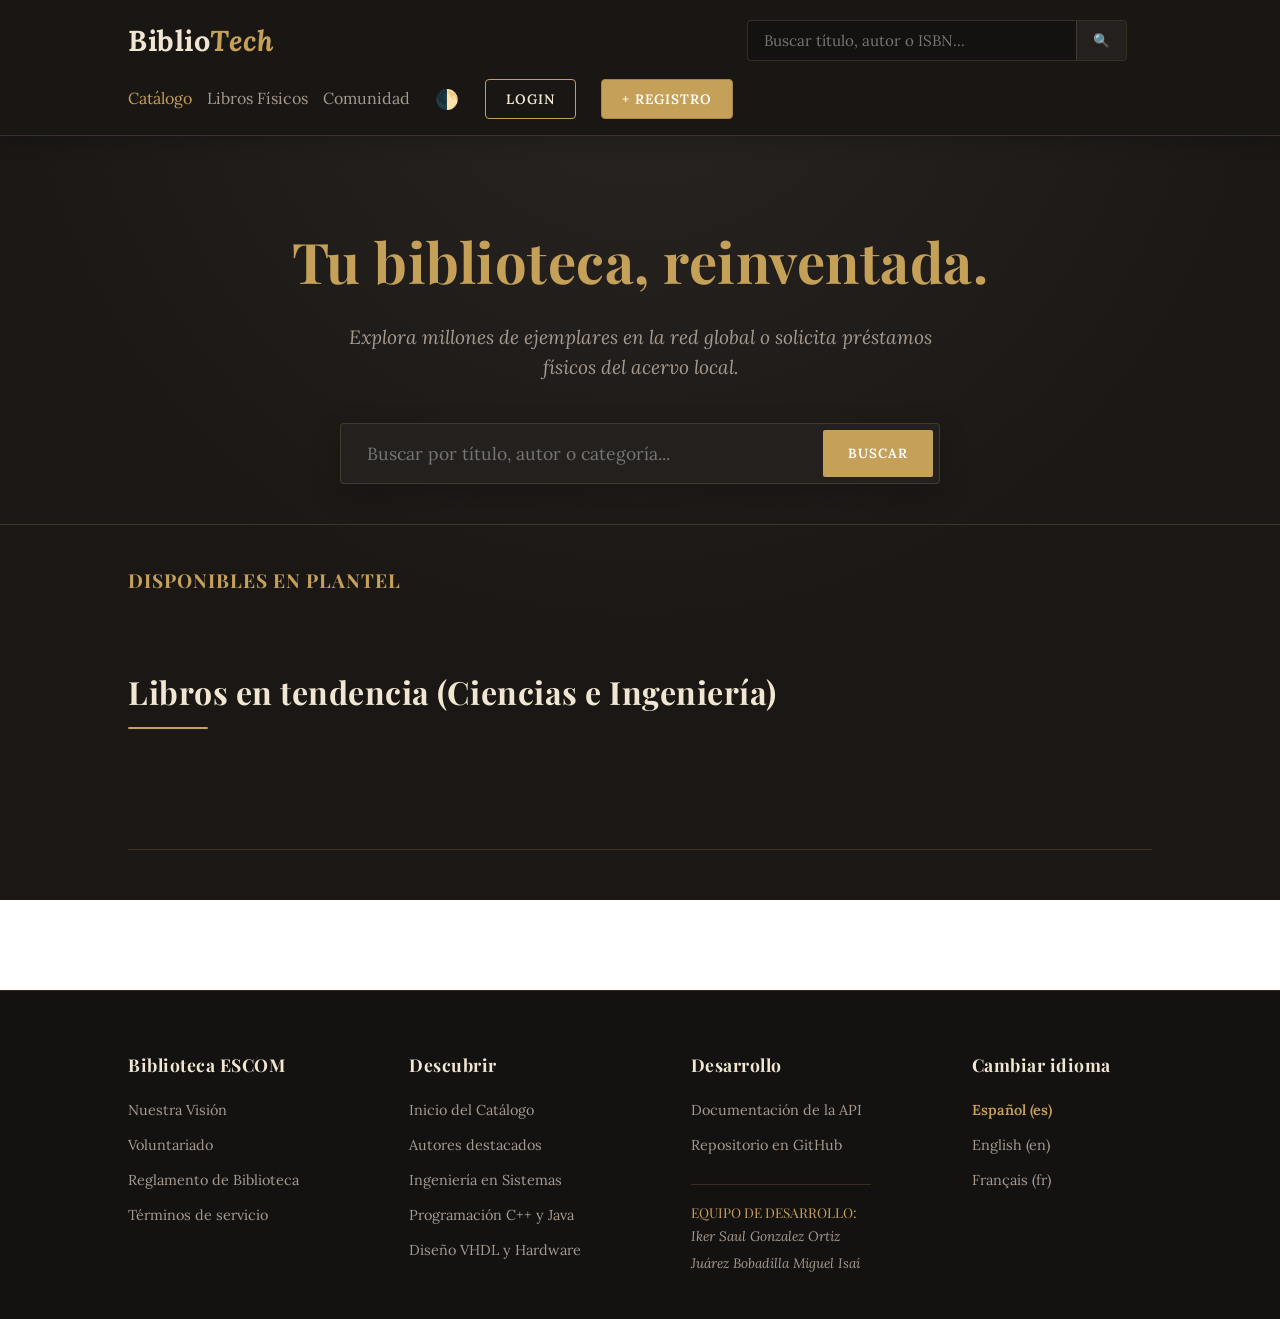
==== index.html @ 0979dd27 "Update index.html" ====
<!DOCTYPE html>
<html lang="es">
<head>
    <meta charset="UTF-8">
    <meta name="viewport" content="width=device-width, initial-scale=1.0">
    <title>BiblioTech | Gestión de Biblioteca ESCOM</title>
    
    <link rel="icon" href="data:image/svg+xml,<svg xmlns=%22http://www.w3.org/2000/svg%22 viewBox=%220 0 100 100%22><text y=%22.9em%22 font-size=%2290%22>🏛️</text></svg>">
    <link href="https://fonts.googleapis.com/css2?family=Plus+Jakarta+Sans:wght@300;400;600;800&display=swap" rel="stylesheet">
    <link rel="stylesheet" href="style.css">
</head>
<body>

    <nav class="navbar">
        <div class="logo"><a href="index.html" style="text-decoration:none; color:inherit;">Biblio<span>Tech</span></a></div>
        
        <div class="nav-search">
            <input type="text" id="navSearchInput" placeholder="Buscar título, autor o ISBN...">
            <button onclick="buscarLibro()">🔍</button>
        </div>

        <div class="nav-links">
            <a href="index.html" class="active" id="nav-catalogo" onclick="irACatalogo(event)">Catálogo</a>
            <a href="#" id="nav-prestamos" onclick="verLibrosLocales(event)">Libros Físicos</a>
            <a href="#" id="nav-comunidad">Comunidad</a>
            <button class="btn-secondary" id="btnTheme" style="border: none !important; font-size: 1.2rem; padding: 5px 10px; min-width: auto;" title="Cambiar Tema">🌓</button>
            <button class="btn-secondary" id="btnLogin" style="background:transparent; color:var(--text-main); border:1px solid var(--primary); padding:10px 20px; border-radius:10px; cursor:pointer; margin-right:10px;">Login</button>
            <button class="btn-primary" id="btnRegistro">+ Registro</button>
            <button class="btn-primary" id="btnLogout" style="display:none; background:var(--error); margin-left:10px;">Cerrar Sesión</button>
        </div>
    </nav>

    <header class="hero">
        <div class="hero-content">
            <h1>Tu biblioteca, reinventada.</h1>
            <p>Explora millones de ejemplares en la red global o solicita préstamos físicos del acervo local.</p>
            <div class="search-bar">
                <input type="text" id="searchInput" placeholder="Buscar por título, autor o categoría...">
                <button onclick="buscarLibro()">Buscar</button>
            </div>
        </div>
    </header>

    <main class="container">
        
        <div class="section-title" style="margin-bottom: 20px;">
            <h3 style="font-size: 1.2rem; color: var(--primary); text-transform: uppercase; letter-spacing: 1px;">Disponibles en Plantel</h3>
        </div>
        
        <section class="welcome-banner" id="localBooksBanner">
            </section>

        <div class="shelf-section" style="margin-top: 40px;">
            <div class="section-title">
                <h2 id="tituloCatalogo">Libros en tendencia (Ciencias e Ingeniería)</h2>
                <div class="line" style="width: 50px; height: 4px; background: var(--primary); border-radius: 2px; margin-top: 10px;"></div>
            </div>

            <div class="shelf-container">
                <div class="shelf" id="bookGrid"></div>
            </div>

            <div id="paginacion" class="pagination-container"></div>
        </div>
    </main>

    <footer class="site-footer">
        <div class="footer-container">
            <div class="footer-col">
                <h4>Biblioteca ESCOM</h4>
                <a href="vision.html">Nuestra Visión</a>
                <a href="#">Voluntariado</a>
                <a href="reglamento.html">Reglamento de Biblioteca</a>
                <a href="#">Términos de servicio</a>
            </div>
            
            <div class="footer-col">
                <h4>Descubrir</h4>
                <a href="index.html" onclick="irACatalogo(event)">Inicio del Catálogo</a>
                <a href="#" onclick="busquedaRapida('Programming Authors', event)">Autores destacados</a>
                <a href="#" onclick="busquedaRapida('Computer Science', event)">Ingeniería en Sistemas</a>
                <a href="#" onclick="busquedaRapida('C++ Java Programming', event)">Programación C++ y Java</a>
                <a href="#" onclick="busquedaRapida('VHDL Hardware Design', event)">Diseño VHDL y Hardware</a>
            </div>
            
            <div class="footer-col">
                <h4>Desarrollo</h4>
                <a href="api.html">Documentación de la API</a>
                <a href="https://github.com/xsuik33/xsuik33.github.io/tree/main" target="_blank" rel="noopener noreferrer">Repositorio en GitHub</a>
                <div class="team-credits">
                    <span style="color: var(--primary); font-family: 'Playfair Display', serif; font-size: 0.85rem; text-transform: uppercase;">Equipo de Desarrollo:</span>
                    <p>Iker Saul Gonzalez Ortiz</p>
                    <p>Juárez Bobadilla Miguel Isaí</p>
                </div>
            </div>
            
            <div class="footer-col">
                <h4>Cambiar idioma</h4>
                <a href="#" onclick="cambiarIdioma('es')" id="lang-es" class="lang-active">Español (es)</a>
                <a href="#" onclick="cambiarIdioma('en')" id="lang-en">English (en)</a>
                <a href="#" onclick="cambiarIdioma('fr')" id="lang-fr">Français (fr)</a>
            </div>
        </div>
    </footer>

    <div id="modalDetalle" class="modal">
        <div class="modal-content modal-extralarge">
            <span class="close" id="closeDetalle">&times;</span>
            
            <div class="open-library-layout">
                <div class="ol-left-col">
                    <img id="detallePortada" src="" alt="Portada" class="ol-cover">
                    <button class="btn-primary ol-btn" id="btnBuscarLinea">Buscar en línea ↗</button>
                    <button class="btn-secondary ol-btn" id="btnSolicitar">Solicitar Préstamo Físico</button>
                </div>
                
                <div class="ol-right-col">
                    <h2 id="detalleTitulo">Título del Libro</h2>
                    <h4 class="ol-author">de <span id="detalleAutor">Autor</span></h4>
                    
                    <div class="ol-rating">
                        ⭐⭐⭐⭐⭐ <span style="color:var(--text-dim); margin-left:10px;" id="detalleIsbn">ISBN</span>
                    </div>

                    <p class="ol-description">
                        Este ejemplar se despliega dinámicamente mediante el catálogo de referencia. Puedes consultar su disponibilidad local para préstamo físico o buscar alternativas de lectura digital directa en la red global externa.
                    </p>

                    <div class="ol-info-grid">
                        <div class="ol-info-box">
                            <span>Fecha de publicación</span>
                            <strong id="detalleFecha">--</strong>
                        </div>
                        <div class="ol-info-box">
                            <span>Editorial</span>
                            <strong id="detalleEditorial">--</strong>
                        </div>
                        <div class="ol-info-box">
                            <span>Idioma</span>
                            <strong id="detalleIdioma">--</strong>
                        </div>
                        <div class="ol-info-box">
                            <span>Páginas</span>
                            <strong id="detallePaginas">--</strong>
                        </div>
                    </div>
                </div>
            </div>
        </div>
    </div>

    <div id="modalRegistro" class="modal">
        <div class="modal-content">
            <span class="close">&times;</span>
            <h2>Registro Comunidad IPN</h2>
            <p style="color: var(--text-dim); margin-bottom: 20px;">Crea tu cuenta con seguridad en la nube.</p>
            <form id="regForm">
                <input type="text" id="curp" placeholder="CURP (18 caracteres)" required maxlength="18">
                <input type="text" id="nombre" placeholder="Nombre Completo" required>
                <input type="text" id="user" placeholder="Nombre de Usuario" required>
                <input type="password" id="pass" placeholder="Contraseña" required>
                <label style="display:block; margin-top:10px; font-size:0.8rem; color:var(--primary)">Selecciona tu Rol:</label>
                <select id="tipo" onchange="actualizarPlaceholder()">
                    <option value="alumno">Alumno</option>
                    <option value="profesor">Profesor</option>
                </select>
                <input type="text" id="id_esc" placeholder="Número de Boleta" required>
                <button type="submit" class="btn-primary" style="width: 100%; margin-top: 15px;">Registrar en Supabase</button>
            </form>
        </div>
    </div>

    <div id="modalLogin" class="modal">
        <div class="modal-content">
            <span class="close" id="closeLogin">&times;</span>
            <h2>Iniciar Sesión</h2>
            <p style="color: var(--text-dim); margin-bottom: 20px;">Ingresa tus credenciales de la ESCOM.</p>
            <form id="loginForm">
                <input type="text" id="loginUser" placeholder="Nombre de Usuario" required>
                <input type="password" id="loginPass" placeholder="Contraseña" required>
                <button type="submit" class="btn-primary" style="width: 100%; margin-top: 15px;">Entrar al Sistema</button>
            </form>
        </div>
    </div>

    <script src="https://cdn.jsdelivr.net/npm/@supabase/supabase-js@2"></script>
    <script src="script.js"></script>
</body>
</html>
---- style.css ----
@import url('https://fonts.googleapis.com/css2?family=Lora:ital,wght@0,400;0,500;0,600;1,400&family=Playfair+Display:ital,wght@0,500;0,600;0,700;1,500&display=swap');

:root {
    /* MODO OSCURO (Dark Academia) - Por defecto */
    --bg: #1a1715; 
    --surface: #24201e; 
    --surface-alt: #141210; 
    --primary: #c5a059; 
    --primary-hover: #a88544; 
    --text-main: #f0e6d2; 
    --text-dim: #a69a8f; 
    --card-border: rgba(197, 160, 89, 0.2); 
    --error: #8b2635; 
    --bg-grad-start: #2a2522;
    --bg-grad-end: #1a1715;
    --nav-bg: rgba(26, 23, 21, 0.95);
    --modal-bg: rgba(10, 8, 7, 0.85);
}

[data-theme="light"] {
    /* MODO CLARO (Light Academia) */
    --bg: #f4eee6; 
    --surface: #ffffff; 
    --surface-alt: #e9e2d8; 
    --primary: #a87b32; 
    --primary-hover: #8a6327; 
    --text-main: #2b2623; 
    --text-dim: #70655d; 
    --card-border: rgba(168, 123, 50, 0.3); 
    --error: #a32a3d; 
    --bg-grad-start: #ffffff;
    --bg-grad-end: #f4eee6;
    --nav-bg: rgba(244, 238, 230, 0.95);
    --modal-bg: rgba(244, 238, 230, 0.75);
}

* { 
    margin: 0; 
    padding: 0; 
    box-sizing: border-box; 
    font-family: 'Lora', serif; 
    transition: background-color 0.4s ease, color 0.4s ease, border-color 0.4s ease;
}

html, body {
    overflow-x: hidden;
}

h1, h2, h3, h4, h5, .logo {
    font-family: 'Playfair Display', serif;
    letter-spacing: 0.5px;
}

body {
    background-color: var(--bg);
    color: var(--text-main);
    background: radial-gradient(circle at 50% 0%, var(--bg-grad-start) 0%, var(--bg-grad-end) 60%) no-repeat fixed;
    line-height: 1.6;
}

/* NAVBAR */
.navbar {
    display: flex; 
    justify-content: space-between; 
    align-items: center;
    padding: 1rem 10%; 
    background: var(--nav-bg);
    backdrop-filter: blur(10px); 
    border-bottom: 1px solid var(--card-border);
    position: sticky; 
    top: 0; 
    z-index: 100;
    box-shadow: 0 4px 20px rgba(0,0,0,0.2);
    flex-wrap: wrap;
    gap: 15px;
}

.logo { font-size: 1.8rem; font-weight: 700; color: var(--text-main); text-decoration: none; }
.logo span { color: var(--primary); font-style: italic; }

.nav-search {
    display: flex;
    flex: 1;
    min-width: 250px;
    max-width: 380px;
    margin: 0 25px;
    background: var(--surface-alt);
    border-radius: 4px; 
    border: 1px solid var(--card-border);
    overflow: hidden;
}

.nav-search input {
    flex: 1;
    background: transparent;
    border: none;
    color: var(--text-main);
    padding: 10px 16px;
    outline: none;
    font-size: 0.95rem;
}

.nav-search button {
    background: var(--surface);
    color: var(--primary);
    border: none;
    padding: 0 16px;
    cursor: pointer;
    border-left: 1px solid var(--card-border);
}

.nav-links {
    display: flex;
    align-items: center;
    gap: 15px; 
    flex-wrap: wrap;
    justify-content: center;
}

.nav-links a { 
    color: var(--text-dim); 
    text-decoration: none; 
    font-size: 1rem; 
}
.nav-links a:hover, .nav-links a.active { color: var(--primary); }

/* BOTONES */
.btn-primary {
    background: var(--primary);
    color: #ffffff; 
    border: 1px solid var(--primary-hover);
    padding: 10px 20px;
    border-radius: 4px;
    font-weight: 600;
    text-transform: uppercase;
    letter-spacing: 1px;
    font-size: 0.85rem;
    cursor: pointer;
    display: inline-flex;
    justify-content: center;
    align-items: center;
}

.btn-primary:hover {
    background: var(--primary-hover);
    transform: translateY(-2px);
    box-shadow: 0 4px 12px var(--card-border);
}

.btn-secondary {
    background: transparent;
    color: var(--primary);
    border: 1px solid var(--primary) !important;
    padding: 10px 20px;
    border-radius: 4px !important;
    font-weight: 600;
    text-transform: uppercase;
    letter-spacing: 1px;
    font-size: 0.85rem;
    cursor: pointer;
}

.btn-secondary:hover { background: var(--card-border) !important; }
#btnLogin { border-radius: 4px !important; }
#btnLogout { background: var(--error) !important; color: #ffffff; border: none; }

/* HERO & BANNER */
.hero { padding: 80px 10% 40px; text-align: center; border-bottom: 1px solid var(--card-border); }
.hero h1 { font-size: 3.5rem; margin-bottom: 1rem; font-weight: 700; color: var(--primary); }
.hero p { color: var(--text-dim); font-size: 1.2rem; max-width: 600px; margin: 0 auto 40px; font-style: italic; }

.search-bar {
    max-width: 600px; 
    margin: 0 auto; 
    display: flex;
    background: var(--surface); 
    padding: 6px; 
    border-radius: 4px;
    border: 1px solid var(--card-border);
    box-shadow: 0 10px 30px rgba(0,0,0,0.2);
}

.search-bar input { 
    flex: 1; 
    background: transparent; 
    border: none; 
    color: var(--text-main); 
    padding: 12px 20px; 
    outline: none; 
    font-size: 1.1rem;
}

.search-bar button {
    background: var(--primary);
    color: #ffffff;
    border: none;
    padding: 10px 25px;
    border-radius: 2px;
    cursor: pointer;
    font-weight: 600;
    text-transform: uppercase;
    letter-spacing: 1px;
}

.welcome-banner { display: flex; gap: 20px; margin-bottom: 50px; flex-wrap: wrap; }
.welcome-card {
    flex: 1; min-width: 250px; display: flex; align-items: center;
    background: var(--surface); border: 1px solid var(--card-border);
    border-radius: 6px; padding: 20px; box-shadow: 0 4px 15px rgba(0,0,0,0.1);
}
.welcome-icon { font-size: 3rem; margin-right: 20px; opacity: 0.9; }
.welcome-info h3 { font-size: 1.1rem; color: var(--text-main); margin-bottom: 5px; }
.welcome-info p { font-size: 0.9rem; color: var(--text-dim); font-style: italic; font-family: 'Playfair Display', serif; }

/* REGLAS DEL GRID 3x5 */
.container { padding: 40px 10%; }
.section-title { margin-bottom: 30px; }
.section-title h2 { font-size: 2rem; }
.section-title .line { background: var(--primary) !important; height: 2px !important; width: 80px !important; }

.shelf-container { width: 100%; padding: 15px 0 25px 0; }
.shelf {
    display: grid;
    grid-template-columns: repeat(3, 1fr); /* Forzado estricto de 3 columnas */
    gap: 35px;
    width: 100%;
    justify-content: center;
}

.book-card {
    background: var(--surface); border: 1px solid var(--card-border);
    border-radius: 4px; overflow: hidden; display: flex; flex-direction: column; width: 100%; 
    box-shadow: 0 5px 15px rgba(0,0,0,0.2);
}
.book-card:hover { transform: translateY(-5px); border-color: var(--primary); box-shadow: 0 15px 30px rgba(0,0,0,0.3); }
.book-cover-img { width: 100%; height: 320px; object-fit: cover; border-bottom: 1px solid var(--card-border); background-color: var(--surface-alt); }
.book-info { padding: 20px; flex: 1; display: flex; flex-direction: column; background: linear-gradient(to bottom, var(--surface) 0%, var(--surface-alt) 100%); }
.book-info h4 { font-size: 1.15rem; margin-bottom: 8px; white-space: nowrap; overflow: hidden; text-overflow: ellipsis; }
.book-info span { color: var(--primary); display: block; margin-bottom: 5px; font-style: italic; white-space: nowrap; overflow: hidden; text-overflow: ellipsis; }
.book-info p { font-size: 0.8rem; color: var(--text-dim); }
.book-info button { margin-top: auto; }

/* PAGINACIÓN */
.pagination-container { display: flex; justify-content: center; align-items: center; gap: 10px; margin-top: 50px; padding-top: 20px; border-top: 1px solid var(--card-border); flex-wrap: wrap; }
.page-btn { background: var(--surface); color: var(--text-main); border: 1px solid var(--card-border); padding: 8px 16px; border-radius: 4px; cursor: pointer; font-weight: 600; }
.page-btn:hover, .page-btn.active { background: var(--primary); border-color: var(--primary); color: #ffffff; }
.page-btn:disabled { opacity: 0.4; cursor: not-allowed; background: transparent; color: var(--text-dim); }

/* PIE DE PÁGINA (FOOTER) */
.site-footer { background-color: var(--surface-alt); border-top: 1px solid var(--card-border); padding: 60px 10% 40px; margin-top: 80px; }
.footer-container { display: flex; justify-content: space-between; flex-wrap: wrap; gap: 40px; }
.footer-col { display: flex; flex-direction: column; min-width: 180px; }
.footer-col h4 { font-size: 1.1rem; color: var(--text-main); margin-bottom: 20px; }
.footer-col a, .footer-col p { color: var(--text-dim); text-decoration: none; font-size: 0.9rem; margin-bottom: 12px; }
.footer-col a:hover { color: var(--primary); text-decoration: underline; }
.team-credits { margin-top: 15px; padding-top: 15px; border-top: 1px solid var(--card-border); }
.team-credits p { margin-bottom: 5px; font-style: italic; font-size: 0.85rem; }
.lang-active { color: var(--primary) !important; font-weight: 600; }

/* MODALES GENERALES & INTERFAZ OPEN LIBRARY DETALLADA */
.modal { display: none; position: fixed; z-index: 2000; left: 0; top: 0; width: 100vw; height: 100vh; background-color: var(--modal-bg); backdrop-filter: blur(5px); overflow: auto; }
.modal-content { background-color: var(--surface); padding: 40px; border: 2px solid var(--primary); border-radius: 8px; width: 90%; max-width: 450px; box-shadow: 0 25px 50px rgba(0,0,0,0.5); position: absolute; top: 50%; left: 50%; transform: translate(-50%, -50%); animation: modalAppear 0.3s ease-out; }
@keyframes modalAppear { from { opacity: 0; transform: translate(-50%, -45%); } to { opacity: 1; transform: translate(-50%, -50%); } }
.close { position: absolute; right: 25px; top: 20px; color: var(--primary); font-size: 35px; cursor: pointer; line-height: 1; z-index: 10; }
#regForm input, #regForm select, #loginForm input { width: 100%; padding: 14px; margin: 10px 0; background: var(--surface-alt); border: 1px solid var(--card-border); border-radius: 4px; color: var(--text-main); }
.modal-extralarge { max-width: 850px !important; width: 95%; padding: 35px; }
.open-library-layout { display: flex; gap: 40px; }
.ol-left-col { width: 250px; display: flex; flex-direction: column; gap: 15px; }
.ol-cover { width: 100%; height: 380px; object-fit: cover; border-radius: 4px; box-shadow: 5px 5px 15px rgba(0,0,0,0.3); background: var(--surface-alt); border: 1px solid var(--card-border); }
.ol-btn { width: 100%; padding: 14px; font-size: 0.85rem; }
.ol-right-col { flex: 1; display: flex; flex-direction: column; }
.ol-right-col h2 { font-size: 2.5rem; line-height: 1.2; margin-bottom: 10px; }
.ol-author { font-size: 1.2rem; color: var(--text-dim); font-style: italic; margin-bottom: 15px; }
.ol-author span { color: var(--primary); font-weight: 600; }
.ol-rating { font-size: 1rem; margin-bottom: 20px; padding-bottom: 20px; border-bottom: 1px solid var(--card-border); color: var(--primary); }
.ol-description { color: var(--text-main); font-size: 1.05rem; line-height: 1.7; margin-bottom: 30px; text-align: justify; opacity: 0.9; }
.ol-info-grid { display: grid; grid-template-columns: repeat(4, 1fr); gap: 20px; margin-top: auto; background: var(--surface-alt); padding: 20px; border-radius: 4px; border: 1px solid var(--card-border); }
.ol-info-box { display: flex; flex-direction: column; border-right: 1px solid var(--card-border); }
.ol-info-box:last-child { border-right: none; }
.ol-info-box span { font-size: 0.75rem; color: var(--text-dim); text-transform: uppercase; letter-spacing: 1px; margin-bottom: 5px; font-family: 'Playfair Display', serif; }
.ol-info-box strong { font-size: 1rem; color: var(--primary); }

/* MEDIA QUERIES PARA ADAPTACIÓN AUTO-RESPONSIVA */
@media (max-width: 950px) {
    .shelf { grid-template-columns: repeat(2, 1fr); }
    .navbar { flex-direction: column; gap: 20px; }
    .nav-search { margin: 0; width: 100%; max-width: 100%; }
}
@media (max-width: 768px) {
    .container { padding: 20px 5%; }
    .hero { padding: 40px 5% 20px; }
    .hero h1 { font-size: 2.2rem; }
    .shelf { grid-template-columns: 1fr; }
    .book-card { max-width: 350px; margin: 0 auto; }
    .open-library-layout { flex-direction: column; align-items: center; gap: 25px; }
    .ol-left-col { width: 100%; max-width: 280px; }
    .ol-right-col h2 { font-size: 1.8rem; text-align: center; }
    .ol-author, .ol-rating { text-align: center; }
    .ol-info-grid { grid-template-columns: repeat(2, 1fr); gap: 15px; }
    .ol-info-box { border-right: none; border-bottom: 1px solid var(--card-border); padding-bottom: 10px; }
    .ol-info-box:nth-last-child(-n+2) { border-bottom: none; }
    .modal-content { padding: 25px 20px; top: 5vh; left: auto; transform: none; margin: 0 auto; position: relative; }
    .footer-container { flex-direction: column; }
}
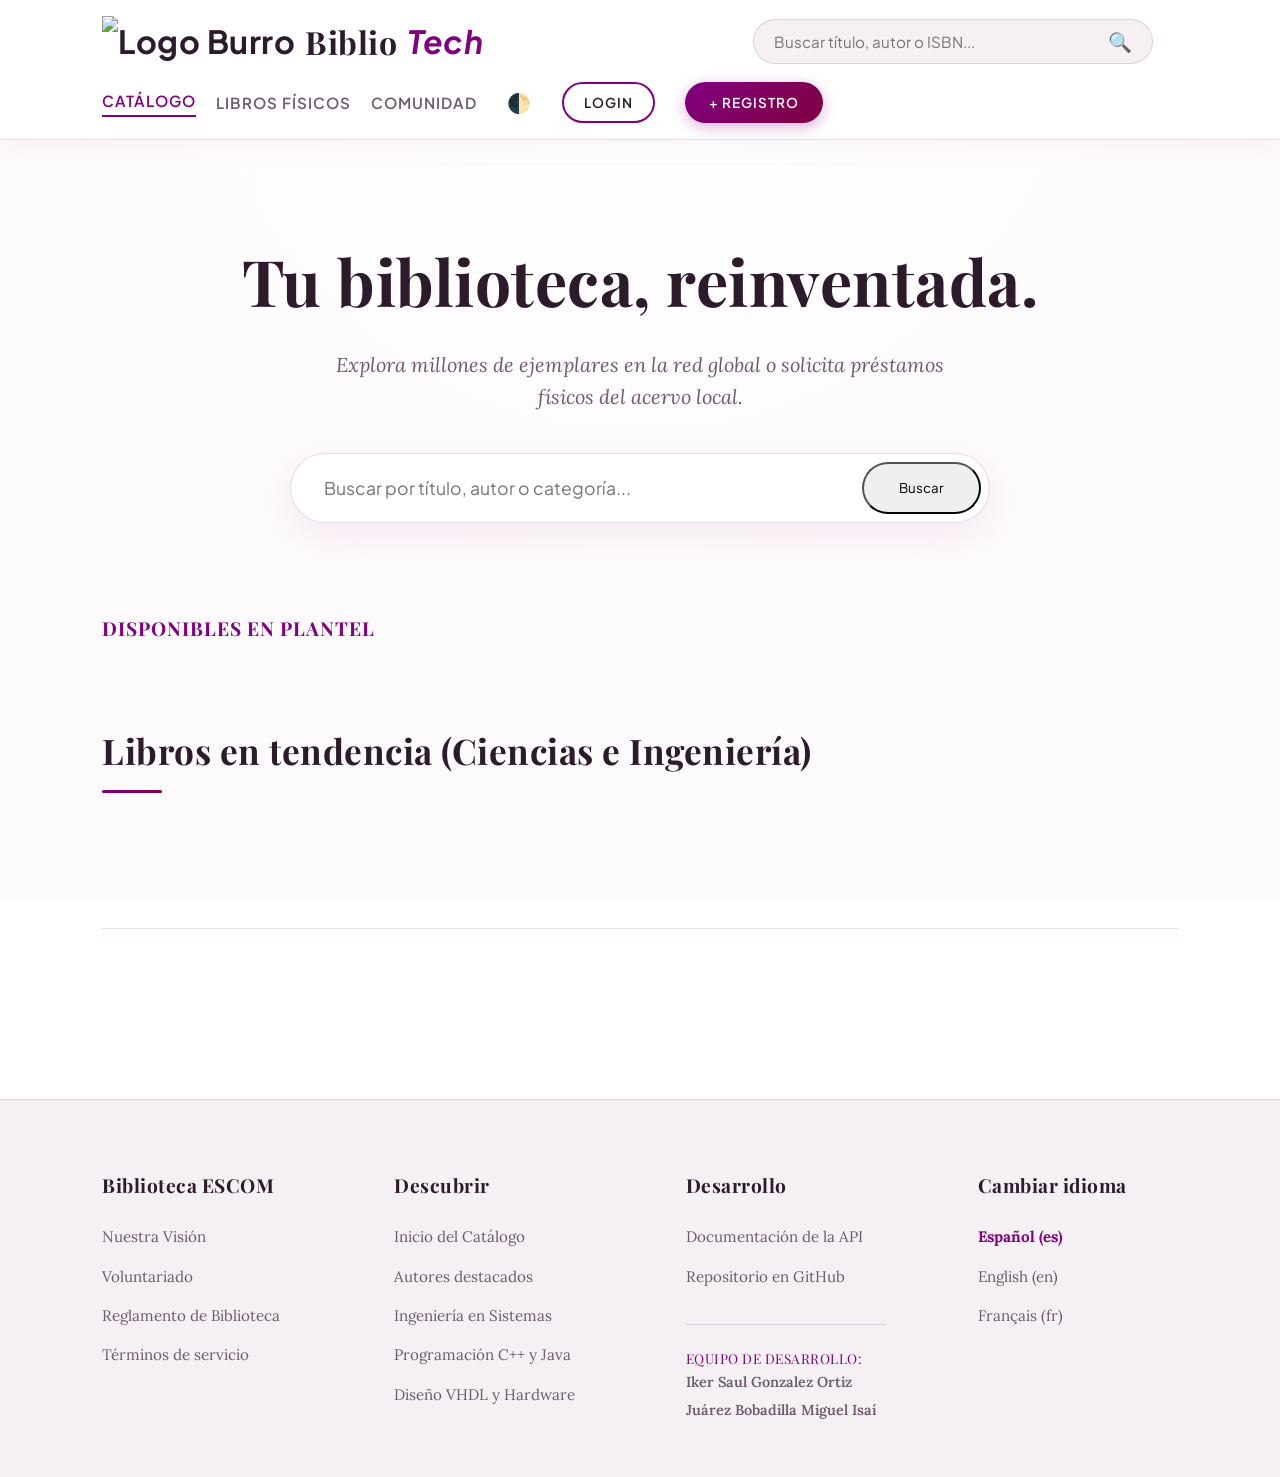
==== commit c085dee6: "Update index.html" ====
--- a/index.html
+++ b/index.html
@@ -12,7 +12,10 @@
 <body>
 
     <nav class="navbar">
-        <div class="logo"><a href="index.html" style="text-decoration:none; color:inherit;">Biblio<span>Tech</span></a></div>
+        <div class="logo"><a href="index.html" class="logo">
+    <img src="burrito.png" alt="Logo Burro" class="logo-icon">
+    Biblio<span>Tech</span>
+</a></div>
         
         <div class="nav-search">
             <input type="text" id="navSearchInput" placeholder="Buscar título, autor o ISBN...">
--- a/style.css
+++ b/style.css
@@ -1,52 +1,57 @@
 @import url('https://fonts.googleapis.com/css2?family=Lora:ital,wght@0,400;0,500;0,600;1,400&family=Playfair+Display:ital,wght@0,500;0,600;0,700;1,500&display=swap');
+@import url('https://fonts.googleapis.com/css2?family=Plus+Jakarta+Sans:wght@300;400;600;800&display=swap');
 
 :root {
-    /* MODO OSCURO (Dark Academia) - Por defecto */
-    --bg: #1a1715; 
-    --surface: #24201e; 
-    --surface-alt: #141210; 
-    --primary: #c5a059; 
-    --primary-hover: #a88544; 
-    --text-main: #f0e6d2; 
-    --text-dim: #a69a8f; 
-    --card-border: rgba(197, 160, 89, 0.2); 
-    --error: #8b2635; 
-    --bg-grad-start: #2a2522;
-    --bg-grad-end: #1a1715;
-    --nav-bg: rgba(26, 23, 21, 0.95);
-    --modal-bg: rgba(10, 8, 7, 0.85);
-}
-
-[data-theme="light"] {
-    /* MODO CLARO (Light Academia) */
-    --bg: #f4eee6; 
+    /* TUS COLORES INNOVADORES (BASE) */
+    --color-1: rgb(128, 0, 128); /* Púrpura */
+    --color-2: rgb(128, 0, 64);  /* Magenta oscuro */
+    --color-3: rgb(128, 0, 0);   /* Vino / Granate */
+
+    /* MODO CLARO PREMIUM - Por defecto */
+    --bg: #fdfafb; 
     --surface: #ffffff; 
-    --surface-alt: #e9e2d8; 
-    --primary: #a87b32; 
-    --primary-hover: #8a6327; 
-    --text-main: #2b2623; 
-    --text-dim: #70655d; 
-    --card-border: rgba(168, 123, 50, 0.3); 
-    --error: #a32a3d; 
+    --surface-alt: #f5f0f3; 
+    --primary: var(--color-1); 
+    --primary-hover: var(--color-2); 
+    --text-main: #2b1b2b; 
+    --text-dim: #6d5b6d; 
+    --card-border: rgba(128, 0, 128, 0.15); 
+    --error: var(--color-3); 
     --bg-grad-start: #ffffff;
-    --bg-grad-end: #f4eee6;
-    --nav-bg: rgba(244, 238, 230, 0.95);
-    --modal-bg: rgba(244, 238, 230, 0.75);
+    --bg-grad-end: #fdfafb;
+    --nav-bg: rgba(255, 255, 255, 0.95);
+    --modal-bg: rgba(43, 27, 43, 0.75);
+}
+
+[data-theme="dark"] {
+    /* MODO OSCURO SOFISTICADO */
+    --bg: #140d14; 
+    --surface: #1e141e; 
+    --surface-alt: #291b29; 
+    --primary: #d47bd4; /* Versión clara del color-1 para legibilidad en oscuro */
+    --primary-hover: #e89ce8; 
+    --text-main: #f0e6e8; 
+    --text-dim: #a6949a; 
+    --card-border: rgba(212, 123, 212, 0.2); 
+    --error: #ff6b6b; 
+    --bg-grad-start: #1e141e;
+    --bg-grad-end: #140d14;
+    --nav-bg: rgba(20, 13, 20, 0.95);
+    --modal-bg: rgba(10, 5, 10, 0.85);
 }
 
 * { 
     margin: 0; 
     padding: 0; 
     box-sizing: border-box; 
-    font-family: 'Lora', serif; 
-    transition: background-color 0.4s ease, color 0.4s ease, border-color 0.4s ease;
-}
-
-html, body {
-    overflow-x: hidden;
-}
-
-h1, h2, h3, h4, h5, .logo {
+    font-family: 'Plus Jakarta Sans', sans-serif; /* Fuente moderna para UI */
+    transition: background-color 0.4s ease, color 0.4s ease, border-color 0.4s ease, box-shadow 0.3s ease;
+}
+
+html, body { overflow-x: hidden; }
+
+/* Títulos con tipografía elegante */
+h1, h2, h3, h4, h5, .logo, .welcome-info p, .team-credits span {
     font-family: 'Playfair Display', serif;
     letter-spacing: 0.5px;
 }
@@ -58,247 +63,187 @@
     line-height: 1.6;
 }
 
-/* NAVBAR */
+/* NAVBAR INNOVADOR */
 .navbar {
     display: flex; 
     justify-content: space-between; 
     align-items: center;
-    padding: 1rem 10%; 
+    padding: 1rem 8%; 
     background: var(--nav-bg);
-    backdrop-filter: blur(10px); 
+    backdrop-filter: blur(12px); 
     border-bottom: 1px solid var(--card-border);
     position: sticky; 
     top: 0; 
     z-index: 100;
-    box-shadow: 0 4px 20px rgba(0,0,0,0.2);
+    box-shadow: 0 4px 30px rgba(128, 0, 128, 0.05);
     flex-wrap: wrap;
     gap: 15px;
 }
 
-.logo { font-size: 1.8rem; font-weight: 700; color: var(--text-main); text-decoration: none; }
+.logo { font-size: 2rem; font-weight: 700; color: var(--text-main); text-decoration: none; display: flex; align-items: center; gap: 10px; }
 .logo span { color: var(--primary); font-style: italic; }
 
 .nav-search {
     display: flex;
     flex: 1;
     min-width: 250px;
-    max-width: 380px;
+    max-width: 400px;
     margin: 0 25px;
     background: var(--surface-alt);
-    border-radius: 4px; 
+    border-radius: 50px; /* Buscador más redondo e innovador */
     border: 1px solid var(--card-border);
     overflow: hidden;
 }
 
 .nav-search input {
-    flex: 1;
-    background: transparent;
+    flex: 1; background: transparent; border: none; color: var(--text-main); padding: 12px 20px; outline: none; font-size: 0.95rem;
+}
+
+.nav-search button {
+    background: transparent; color: var(--primary); border: none; padding: 0 20px; cursor: pointer; font-size: 1.2rem;
+}
+
+.nav-links { display: flex; align-items: center; gap: 20px; flex-wrap: wrap; justify-content: center; }
+.nav-links a { color: var(--text-dim); text-decoration: none; font-size: 0.95rem; font-weight: 600; text-transform: uppercase; letter-spacing: 1px; }
+.nav-links a:hover, .nav-links a.active { color: var(--primary); border-bottom: 2px solid var(--primary); padding-bottom: 2px; }
+
+/* BOTONES ESTILO PREMIUM */
+.btn-primary {
+    /* Aplicamos el gradiente con tus colores 1 y 2 */
+    background: linear-gradient(135deg, var(--color-1), var(--color-2));
+    color: #ffffff; 
     border: none;
-    color: var(--text-main);
-    padding: 10px 16px;
-    outline: none;
-    font-size: 0.95rem;
-}
-
-.nav-search button {
-    background: var(--surface);
-    color: var(--primary);
-    border: none;
-    padding: 0 16px;
-    cursor: pointer;
-    border-left: 1px solid var(--card-border);
-}
-
-.nav-links {
-    display: flex;
-    align-items: center;
-    gap: 15px; 
-    flex-wrap: wrap;
-    justify-content: center;
-}
-
-.nav-links a { 
-    color: var(--text-dim); 
-    text-decoration: none; 
-    font-size: 1rem; 
-}
-.nav-links a:hover, .nav-links a.active { color: var(--primary); }
-
-/* BOTONES */
-.btn-primary {
-    background: var(--primary);
-    color: #ffffff; 
-    border: 1px solid var(--primary-hover);
-    padding: 10px 20px;
-    border-radius: 4px;
+    padding: 12px 24px;
+    border-radius: 50px; /* Bordes redondeados modernos */
     font-weight: 600;
     text-transform: uppercase;
     letter-spacing: 1px;
     font-size: 0.85rem;
     cursor: pointer;
-    display: inline-flex;
-    justify-content: center;
-    align-items: center;
+    box-shadow: 0 4px 15px rgba(128, 0, 128, 0.3);
 }
 
 .btn-primary:hover {
-    background: var(--primary-hover);
+    background: linear-gradient(135deg, var(--color-2), var(--color-1));
     transform: translateY(-2px);
-    box-shadow: 0 4px 12px var(--card-border);
+    box-shadow: 0 6px 20px rgba(128, 0, 128, 0.4);
 }
 
 .btn-secondary {
-    background: transparent;
-    color: var(--primary);
-    border: 1px solid var(--primary) !important;
-    padding: 10px 20px;
-    border-radius: 4px !important;
-    font-weight: 600;
-    text-transform: uppercase;
-    letter-spacing: 1px;
-    font-size: 0.85rem;
-    cursor: pointer;
-}
-
-.btn-secondary:hover { background: var(--card-border) !important; }
-#btnLogin { border-radius: 4px !important; }
-#btnLogout { background: var(--error) !important; color: #ffffff; border: none; }
-
-/* HERO & BANNER */
-.hero { padding: 80px 10% 40px; text-align: center; border-bottom: 1px solid var(--card-border); }
-.hero h1 { font-size: 3.5rem; margin-bottom: 1rem; font-weight: 700; color: var(--primary); }
-.hero p { color: var(--text-dim); font-size: 1.2rem; max-width: 600px; margin: 0 auto 40px; font-style: italic; }
+    background: transparent; color: var(--primary); border: 2px solid var(--primary) !important;
+    padding: 10px 22px; border-radius: 50px !important; font-weight: 600; text-transform: uppercase;
+    letter-spacing: 1px; font-size: 0.85rem; cursor: pointer;
+}
+.btn-secondary:hover { background: var(--surface-alt) !important; }
+
+#btnLogin { border-radius: 50px !important; padding: 10px 25px; }
+#btnLogout { background: var(--color-3) !important; box-shadow: 0 4px 15px rgba(128, 0, 0, 0.3); } /* Usa color-3 (Vino) para salir */
+
+/* HERO SECTION LUMINOSO */
+.hero { padding: 90px 8% 50px; text-align: center; }
+.hero h1 { font-size: 4rem; margin-bottom: 1rem; font-weight: 700; color: var(--text-main); }
+.hero p { color: var(--text-dim); font-size: 1.25rem; max-width: 650px; margin: 0 auto 40px; font-family: 'Lora', serif; font-style: italic; }
 
 .search-bar {
-    max-width: 600px; 
-    margin: 0 auto; 
-    display: flex;
-    background: var(--surface); 
-    padding: 6px; 
-    border-radius: 4px;
-    border: 1px solid var(--card-border);
-    box-shadow: 0 10px 30px rgba(0,0,0,0.2);
-}
-
-.search-bar input { 
-    flex: 1; 
-    background: transparent; 
-    border: none; 
-    color: var(--text-main); 
-    padding: 12px 20px; 
-    outline: none; 
-    font-size: 1.1rem;
-}
-
-.search-bar button {
-    background: var(--primary);
-    color: #ffffff;
-    border: none;
-    padding: 10px 25px;
-    border-radius: 2px;
-    cursor: pointer;
-    font-weight: 600;
-    text-transform: uppercase;
-    letter-spacing: 1px;
-}
-
-.welcome-banner { display: flex; gap: 20px; margin-bottom: 50px; flex-wrap: wrap; }
+    max-width: 700px; margin: 0 auto; display: flex; background: var(--surface); padding: 8px; 
+    border-radius: 50px; border: 1px solid var(--card-border); box-shadow: 0 10px 40px rgba(128,0,128,0.08);
+}
+.search-bar input { flex: 1; background: transparent; border: none; color: var(--text-main); padding: 15px 25px; outline: none; font-size: 1.1rem; }
+.search-bar button { padding: 12px 35px; border-radius: 50px; }
+
+/* CONTENEDORES Y TARJETAS INNOVADORAS */
+.container { padding: 40px 8%; }
+.section-title { margin-bottom: 35px; text-align: left; }
+.section-title h2, .section-title h3 { font-size: 2.2rem; color: var(--text-main); }
+.section-title .line { background: linear-gradient(90deg, var(--color-1), var(--color-2)) !important; height: 3px !important; width: 60px !important; }
+
+.welcome-banner { display: flex; gap: 20px; margin-bottom: 60px; flex-wrap: wrap; }
 .welcome-card {
     flex: 1; min-width: 250px; display: flex; align-items: center;
     background: var(--surface); border: 1px solid var(--card-border);
-    border-radius: 6px; padding: 20px; box-shadow: 0 4px 15px rgba(0,0,0,0.1);
-}
-.welcome-icon { font-size: 3rem; margin-right: 20px; opacity: 0.9; }
-.welcome-info h3 { font-size: 1.1rem; color: var(--text-main); margin-bottom: 5px; }
-.welcome-info p { font-size: 0.9rem; color: var(--text-dim); font-style: italic; font-family: 'Playfair Display', serif; }
-
-/* REGLAS DEL GRID 3x5 */
-.container { padding: 40px 10%; }
-.section-title { margin-bottom: 30px; }
-.section-title h2 { font-size: 2rem; }
-.section-title .line { background: var(--primary) !important; height: 2px !important; width: 80px !important; }
-
-.shelf-container { width: 100%; padding: 15px 0 25px 0; }
-.shelf {
-    display: grid;
-    grid-template-columns: repeat(3, 1fr); /* Forzado estricto de 3 columnas */
-    gap: 35px;
-    width: 100%;
-    justify-content: center;
-}
+    border-radius: 12px; padding: 25px; box-shadow: 0 8px 25px rgba(0,0,0,0.04);
+}
+.welcome-card:hover { transform: translateY(-3px); border-color: var(--primary); box-shadow: 0 12px 35px rgba(128,0,128,0.1); }
+
+/* GRID DE LIBROS */
+.shelf-container { width: 100%; padding: 15px 0 35px 0; }
+.shelf { display: grid; grid-template-columns: repeat(3, 1fr); gap: 40px; width: 100%; justify-content: center; }
 
 .book-card {
     background: var(--surface); border: 1px solid var(--card-border);
-    border-radius: 4px; overflow: hidden; display: flex; flex-direction: column; width: 100%; 
-    box-shadow: 0 5px 15px rgba(0,0,0,0.2);
-}
-.book-card:hover { transform: translateY(-5px); border-color: var(--primary); box-shadow: 0 15px 30px rgba(0,0,0,0.3); }
-.book-cover-img { width: 100%; height: 320px; object-fit: cover; border-bottom: 1px solid var(--card-border); background-color: var(--surface-alt); }
-.book-info { padding: 20px; flex: 1; display: flex; flex-direction: column; background: linear-gradient(to bottom, var(--surface) 0%, var(--surface-alt) 100%); }
-.book-info h4 { font-size: 1.15rem; margin-bottom: 8px; white-space: nowrap; overflow: hidden; text-overflow: ellipsis; }
-.book-info span { color: var(--primary); display: block; margin-bottom: 5px; font-style: italic; white-space: nowrap; overflow: hidden; text-overflow: ellipsis; }
-.book-info p { font-size: 0.8rem; color: var(--text-dim); }
-.book-info button { margin-top: auto; }
-
-/* PAGINACIÓN */
-.pagination-container { display: flex; justify-content: center; align-items: center; gap: 10px; margin-top: 50px; padding-top: 20px; border-top: 1px solid var(--card-border); flex-wrap: wrap; }
-.page-btn { background: var(--surface); color: var(--text-main); border: 1px solid var(--card-border); padding: 8px 16px; border-radius: 4px; cursor: pointer; font-weight: 600; }
-.page-btn:hover, .page-btn.active { background: var(--primary); border-color: var(--primary); color: #ffffff; }
-.page-btn:disabled { opacity: 0.4; cursor: not-allowed; background: transparent; color: var(--text-dim); }
-
-/* PIE DE PÁGINA (FOOTER) */
-.site-footer { background-color: var(--surface-alt); border-top: 1px solid var(--card-border); padding: 60px 10% 40px; margin-top: 80px; }
+    border-radius: 12px; overflow: hidden; display: flex; flex-direction: column; width: 100%; 
+    box-shadow: 0 10px 30px rgba(0,0,0,0.05); position: relative;
+}
+.book-card:hover { transform: translateY(-8px); box-shadow: 0 20px 40px rgba(128,0,128,0.15); }
+.book-cover-img { width: 100%; height: 360px; object-fit: cover; background-color: var(--surface-alt); }
+.book-info { padding: 25px; flex: 1; display: flex; flex-direction: column; background: var(--surface); }
+.book-info h4 { font-size: 1.25rem; margin-bottom: 8px; white-space: nowrap; overflow: hidden; text-overflow: ellipsis; font-family: 'Playfair Display', serif; }
+.book-info span { color: var(--text-dim); display: block; margin-bottom: 8px; font-size: 0.9rem; }
+.book-info p { font-size: 0.85rem; color: var(--primary); font-weight: 600; text-transform: uppercase; letter-spacing: 1px; }
+.book-info button { margin-top: auto; border-radius: 8px !important; }
+
+/* PAGINACIÓN ESTILO GOOGLE/AMAZON */
+.pagination-container { display: flex; justify-content: center; align-items: center; gap: 8px; margin-top: 50px; padding-top: 30px; border-top: 1px solid var(--card-border); flex-wrap: wrap; }
+.page-btn { background: transparent; color: var(--text-dim); border: none; padding: 10px 16px; border-radius: 50px; cursor: pointer; font-weight: 600; font-size: 1rem; }
+.page-btn:hover { background: var(--surface-alt); color: var(--primary); }
+.page-btn.active { background: var(--primary); color: #ffffff; box-shadow: 0 4px 10px rgba(128,0,128,0.3); }
+.page-btn:disabled { opacity: 0.3; cursor: not-allowed; background: transparent; }
+
+/* FOOTER ELEGANTE */
+.site-footer { background-color: var(--surface-alt); border-top: 1px solid var(--card-border); padding: 70px 8% 50px; margin-top: 100px; }
 .footer-container { display: flex; justify-content: space-between; flex-wrap: wrap; gap: 40px; }
-.footer-col { display: flex; flex-direction: column; min-width: 180px; }
-.footer-col h4 { font-size: 1.1rem; color: var(--text-main); margin-bottom: 20px; }
-.footer-col a, .footer-col p { color: var(--text-dim); text-decoration: none; font-size: 0.9rem; margin-bottom: 12px; }
-.footer-col a:hover { color: var(--primary); text-decoration: underline; }
-.team-credits { margin-top: 15px; padding-top: 15px; border-top: 1px solid var(--card-border); }
-.team-credits p { margin-bottom: 5px; font-style: italic; font-size: 0.85rem; }
-.lang-active { color: var(--primary) !important; font-weight: 600; }
-
-/* MODALES GENERALES & INTERFAZ OPEN LIBRARY DETALLADA */
-.modal { display: none; position: fixed; z-index: 2000; left: 0; top: 0; width: 100vw; height: 100vh; background-color: var(--modal-bg); backdrop-filter: blur(5px); overflow: auto; }
-.modal-content { background-color: var(--surface); padding: 40px; border: 2px solid var(--primary); border-radius: 8px; width: 90%; max-width: 450px; box-shadow: 0 25px 50px rgba(0,0,0,0.5); position: absolute; top: 50%; left: 50%; transform: translate(-50%, -50%); animation: modalAppear 0.3s ease-out; }
-@keyframes modalAppear { from { opacity: 0; transform: translate(-50%, -45%); } to { opacity: 1; transform: translate(-50%, -50%); } }
-.close { position: absolute; right: 25px; top: 20px; color: var(--primary); font-size: 35px; cursor: pointer; line-height: 1; z-index: 10; }
-#regForm input, #regForm select, #loginForm input { width: 100%; padding: 14px; margin: 10px 0; background: var(--surface-alt); border: 1px solid var(--card-border); border-radius: 4px; color: var(--text-main); }
-.modal-extralarge { max-width: 850px !important; width: 95%; padding: 35px; }
-.open-library-layout { display: flex; gap: 40px; }
-.ol-left-col { width: 250px; display: flex; flex-direction: column; gap: 15px; }
-.ol-cover { width: 100%; height: 380px; object-fit: cover; border-radius: 4px; box-shadow: 5px 5px 15px rgba(0,0,0,0.3); background: var(--surface-alt); border: 1px solid var(--card-border); }
-.ol-btn { width: 100%; padding: 14px; font-size: 0.85rem; }
+.footer-col { display: flex; flex-direction: column; min-width: 200px; }
+.footer-col h4 { font-size: 1.2rem; color: var(--text-main); margin-bottom: 25px; }
+.footer-col a, .footer-col p { color: var(--text-dim); text-decoration: none; font-size: 0.95rem; margin-bottom: 15px; font-family: 'Lora', serif; }
+.footer-col a:hover { color: var(--primary); transform: translateX(5px); }
+.team-credits { margin-top: 20px; padding-top: 20px; border-top: 1px solid var(--card-border); }
+.team-credits p { margin-bottom: 5px; font-style: normal; font-size: 0.9rem; font-weight: 600; }
+.lang-active { color: var(--primary) !important; font-weight: 800; }
+
+/* MODALES MEJORADOS */
+.modal { display: none; position: fixed; z-index: 2000; left: 0; top: 0; width: 100vw; height: 100vh; background-color: var(--modal-bg); backdrop-filter: blur(8px); overflow: auto; }
+.modal-content { background-color: var(--surface); padding: 45px; border: none; border-radius: 16px; width: 90%; max-width: 480px; box-shadow: 0 30px 60px rgba(0,0,0,0.3); position: absolute; top: 50%; left: 50%; transform: translate(-50%, -50%); animation: modalAppear 0.4s cubic-bezier(0.16, 1, 0.3, 1); }
+@keyframes modalAppear { from { opacity: 0; transform: translate(-50%, -45%) scale(0.96); } to { opacity: 1; transform: translate(-50%, -50%) scale(1); } }
+.close { position: absolute; right: 25px; top: 20px; color: var(--text-dim); font-size: 30px; cursor: pointer; transition: color 0.2s; }
+.close:hover { color: var(--error); }
+#regForm input, #regForm select, #loginForm input { width: 100%; padding: 16px; margin: 12px 0; background: var(--surface-alt); border: 1px solid var(--card-border); border-radius: 8px; color: var(--text-main); font-size: 1rem; }
+
+/* ESTRUCTURA MODAL OPEN LIBRARY */
+.modal-extralarge { max-width: 950px !important; width: 95%; padding: 45px; }
+.open-library-layout { display: flex; gap: 50px; }
+.ol-left-col { width: 280px; display: flex; flex-direction: column; gap: 20px; }
+.ol-cover { width: 100%; height: 420px; object-fit: cover; border-radius: 8px; box-shadow: 0 15px 35px rgba(0,0,0,0.15); background: var(--surface-alt); }
+.ol-btn { width: 100%; padding: 16px; font-size: 0.9rem; border-radius: 8px !important; }
 .ol-right-col { flex: 1; display: flex; flex-direction: column; }
-.ol-right-col h2 { font-size: 2.5rem; line-height: 1.2; margin-bottom: 10px; }
-.ol-author { font-size: 1.2rem; color: var(--text-dim); font-style: italic; margin-bottom: 15px; }
-.ol-author span { color: var(--primary); font-weight: 600; }
-.ol-rating { font-size: 1rem; margin-bottom: 20px; padding-bottom: 20px; border-bottom: 1px solid var(--card-border); color: var(--primary); }
-.ol-description { color: var(--text-main); font-size: 1.05rem; line-height: 1.7; margin-bottom: 30px; text-align: justify; opacity: 0.9; }
-.ol-info-grid { display: grid; grid-template-columns: repeat(4, 1fr); gap: 20px; margin-top: auto; background: var(--surface-alt); padding: 20px; border-radius: 4px; border: 1px solid var(--card-border); }
+.ol-right-col h2 { font-size: 3rem; line-height: 1.1; margin-bottom: 15px; }
+.ol-author { font-size: 1.3rem; color: var(--text-dim); font-family: 'Lora', serif; font-style: italic; margin-bottom: 25px; }
+.ol-author span { color: var(--text-main); font-weight: 600; font-style: normal; }
+.ol-rating { font-size: 1.1rem; margin-bottom: 25px; padding-bottom: 25px; border-bottom: 1px solid var(--card-border); color: #f5b041; }
+.ol-description { color: var(--text-main); font-size: 1.1rem; line-height: 1.8; margin-bottom: 35px; font-family: 'Lora', serif; opacity: 0.85; }
+.ol-info-grid { display: grid; grid-template-columns: repeat(4, 1fr); gap: 25px; margin-top: auto; background: var(--surface-alt); padding: 25px; border-radius: 12px; }
 .ol-info-box { display: flex; flex-direction: column; border-right: 1px solid var(--card-border); }
 .ol-info-box:last-child { border-right: none; }
-.ol-info-box span { font-size: 0.75rem; color: var(--text-dim); text-transform: uppercase; letter-spacing: 1px; margin-bottom: 5px; font-family: 'Playfair Display', serif; }
-.ol-info-box strong { font-size: 1rem; color: var(--primary); }
-
-/* MEDIA QUERIES PARA ADAPTACIÓN AUTO-RESPONSIVA */
-@media (max-width: 950px) {
+.ol-info-box span { font-size: 0.8rem; color: var(--text-dim); text-transform: uppercase; letter-spacing: 1px; margin-bottom: 8px; font-weight: 600; }
+.ol-info-box strong { font-size: 1.1rem; color: var(--text-main); font-family: 'Playfair Display', serif; }
+
+/* RESPONSIVIDAD */
+@media (max-width: 1024px) {
     .shelf { grid-template-columns: repeat(2, 1fr); }
-    .navbar { flex-direction: column; gap: 20px; }
-    .nav-search { margin: 0; width: 100%; max-width: 100%; }
 }
 @media (max-width: 768px) {
-    .container { padding: 20px 5%; }
+    .navbar { flex-direction: column; padding: 20px; }
+    .nav-search { margin: 15px 0; width: 100%; max-width: 100%; }
     .hero { padding: 40px 5% 20px; }
-    .hero h1 { font-size: 2.2rem; }
+    .hero h1 { font-size: 2.5rem; }
     .shelf { grid-template-columns: 1fr; }
-    .book-card { max-width: 350px; margin: 0 auto; }
-    .open-library-layout { flex-direction: column; align-items: center; gap: 25px; }
-    .ol-left-col { width: 100%; max-width: 280px; }
-    .ol-right-col h2 { font-size: 1.8rem; text-align: center; }
+    .book-card { max-width: 400px; margin: 0 auto; }
+    .open-library-layout { flex-direction: column; align-items: center; gap: 30px; }
+    .ol-left-col { width: 100%; max-width: 300px; }
+    .ol-right-col h2 { font-size: 2.2rem; text-align: center; }
     .ol-author, .ol-rating { text-align: center; }
-    .ol-info-grid { grid-template-columns: repeat(2, 1fr); gap: 15px; }
-    .ol-info-box { border-right: none; border-bottom: 1px solid var(--card-border); padding-bottom: 10px; }
+    .ol-info-grid { grid-template-columns: repeat(2, 1fr); gap: 20px; }
+    .ol-info-box { border-right: none; border-bottom: 1px solid var(--card-border); padding-bottom: 15px; }
     .ol-info-box:nth-last-child(-n+2) { border-bottom: none; }
-    .modal-content { padding: 25px 20px; top: 5vh; left: auto; transform: none; margin: 0 auto; position: relative; }
-    .footer-container { flex-direction: column; }
-}
+    .modal-content { padding: 30px 25px; position: relative; top: 2vh; left: auto; transform: none; margin: 0 auto 5vh; }
+    .footer-container { flex-direction: column; gap: 30px; }
+}
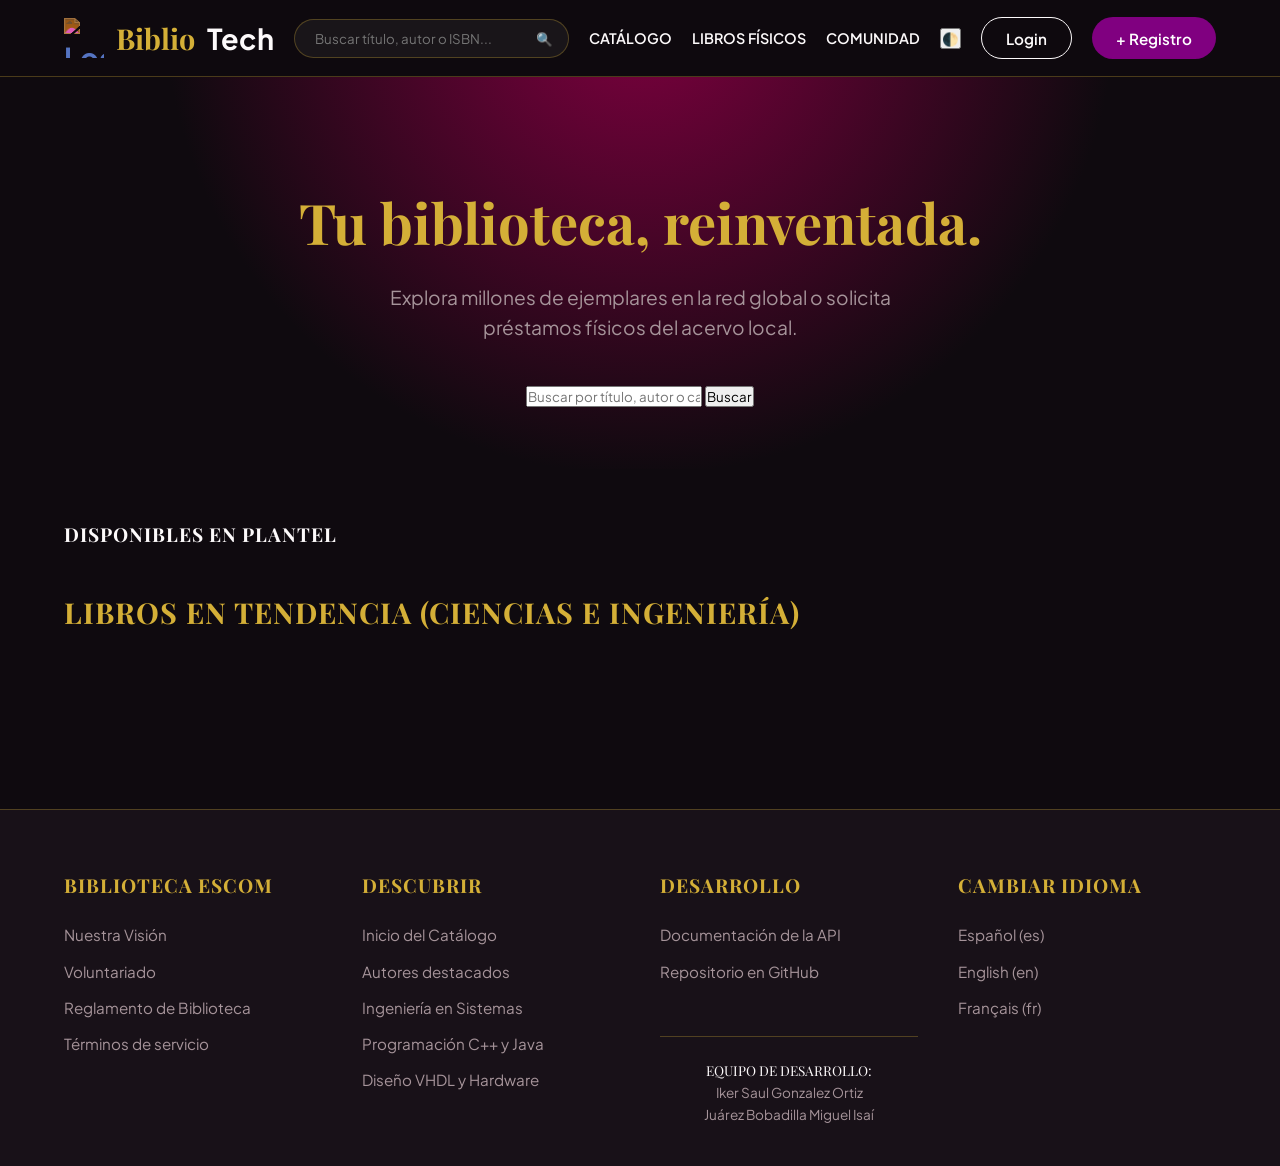
==== commit 3e209bac: "Update index.html" ====
--- a/index.html
+++ b/index.html
@@ -13,9 +13,9 @@
 
     <nav class="navbar">
         <div class="logo"><a href="index.html" class="logo">
-    <img src="burrito.png" alt="Logo Burro" class="logo-icon">
-    Biblio<span>Tech</span>
-</a></div>
+            <img src="burrito.png" alt="Logo Burro" class="logo-icon">
+            Biblio<span>Tech</span>
+        </a></div>
         
         <div class="nav-search">
             <input type="text" id="navSearchInput" placeholder="Buscar título, autor o ISBN...">
@@ -26,9 +26,9 @@
             <a href="index.html" class="active" id="nav-catalogo" onclick="irACatalogo(event)">Catálogo</a>
             <a href="#" id="nav-prestamos" onclick="verLibrosLocales(event)">Libros Físicos</a>
             <a href="#" id="nav-comunidad">Comunidad</a>
-            <button class="btn-secondary" id="btnTheme" style="border: none !important; font-size: 1.2rem; padding: 5px 10px; min-width: auto;" title="Cambiar Tema">🌓</button>
-            <button class="btn-secondary" id="btnLogin" style="background:transparent; color:var(--text-main); border:1px solid var(--primary); padding:10px 20px; border-radius:10px; cursor:pointer; margin-right:10px;">Login</button>
-            <button class="btn-primary" id="btnRegistro">+ Registro</button>
+            <button id="btnTheme" title="Cambiar Tema">🌓</button>
+            <button class="btn-login" id="btnLogin">Login</button>
+            <button class="btn-register" id="btnRegistro">+ Registro</button>
             <button class="btn-primary" id="btnLogout" style="display:none; background:var(--error); margin-left:10px;">Cerrar Sesión</button>
         </div>
     </nav>
@@ -50,8 +50,7 @@
             <h3 style="font-size: 1.2rem; color: var(--primary); text-transform: uppercase; letter-spacing: 1px;">Disponibles en Plantel</h3>
         </div>
         
-        <section class="welcome-banner" id="localBooksBanner">
-            </section>
+        <section class="welcome-banner" id="localBooksBanner"></section>
 
         <div class="shelf-section" style="margin-top: 40px;">
             <div class="section-title">
--- a/style.css
+++ b/style.css
@@ -1,249 +1,381 @@
-@import url('https://fonts.googleapis.com/css2?family=Lora:ital,wght@0,400;0,500;0,600;1,400&family=Playfair+Display:ital,wght@0,500;0,600;0,700;1,500&display=swap');
-@import url('https://fonts.googleapis.com/css2?family=Plus+Jakarta+Sans:wght@300;400;600;800&display=swap');
-
+@import url('https://fonts.googleapis.com/css2?family=Playfair+Display:ital,wght@0,500;0,600;0,700;1,500&family=Plus+Jakarta+Sans:wght@300;400;600;800&display=swap');
+
+/* ==========================================
+   1. VARIABLES (MODO OSCURO POR DEFECTO)
+========================================== */
 :root {
-    /* TUS COLORES INNOVADORES (BASE) */
+    /* Tus colores principales */
     --color-1: rgb(128, 0, 128); /* Púrpura */
     --color-2: rgb(128, 0, 64);  /* Magenta oscuro */
-    --color-3: rgb(128, 0, 0);   /* Vino / Granate */
-
-    /* MODO CLARO PREMIUM - Por defecto */
-    --bg: #fdfafb; 
-    --surface: #ffffff; 
-    --surface-alt: #f5f0f3; 
-    --primary: var(--color-1); 
-    --primary-hover: var(--color-2); 
-    --text-main: #2b1b2b; 
-    --text-dim: #6d5b6d; 
-    --card-border: rgba(128, 0, 128, 0.15); 
-    --error: var(--color-3); 
-    --bg-grad-start: #ffffff;
-    --bg-grad-end: #fdfafb;
-    --nav-bg: rgba(255, 255, 255, 0.95);
-    --modal-bg: rgba(43, 27, 43, 0.75);
-}
-
-[data-theme="dark"] {
-    /* MODO OSCURO SOFISTICADO */
-    --bg: #140d14; 
-    --surface: #1e141e; 
-    --surface-alt: #291b29; 
-    --primary: #d47bd4; /* Versión clara del color-1 para legibilidad en oscuro */
-    --primary-hover: #e89ce8; 
-    --text-main: #f0e6e8; 
-    --text-dim: #a6949a; 
-    --card-border: rgba(212, 123, 212, 0.2); 
-    --error: #ff6b6b; 
-    --bg-grad-start: #1e141e;
-    --bg-grad-end: #140d14;
-    --nav-bg: rgba(20, 13, 20, 0.95);
-    --modal-bg: rgba(10, 5, 10, 0.85);
-}
-
+    --color-3: rgb(128, 0, 0);   /* Vino */
+
+    /* Fondos y Textos Oscuros */
+    --bg-main: #0f0a0f;          
+    --bg-card: #181118;          
+    --bg-nav: rgba(15, 10, 15, 0.95);
+    
+    --accent-gold: #d4af37;      
+    --text-light: #fdfafb;
+    --text-muted: #a6949a;
+    --border-color: rgba(212, 175, 55, 0.3); 
+}
+
+/* ==========================================
+   2. VARIABLES (MODO CLARO)
+   Se activa cuando JS añade <body class="light-mode">
+========================================== */
+body.light-mode {
+    --bg-main: #fcfcfc;          
+    --bg-card: #ffffff;          
+    --bg-nav: rgba(255, 255, 255, 0.95);
+    
+    --accent-gold: #8b6508;      
+    --text-light: #1a1a1a;       
+    --text-muted: #666666;
+    --border-color: rgba(128, 0, 128, 0.2); 
+}
+
+/* ==========================================
+   3. ESTILOS GLOBALES
+========================================== */
 * { 
     margin: 0; 
     padding: 0; 
     box-sizing: border-box; 
-    font-family: 'Plus Jakarta Sans', sans-serif; /* Fuente moderna para UI */
-    transition: background-color 0.4s ease, color 0.4s ease, border-color 0.4s ease, box-shadow 0.3s ease;
-}
-
-html, body { overflow-x: hidden; }
-
-/* Títulos con tipografía elegante */
-h1, h2, h3, h4, h5, .logo, .welcome-info p, .team-credits span {
+    font-family: 'Plus Jakarta Sans', sans-serif; 
+    transition: background-color 0.3s ease, color 0.3s ease, border-color 0.3s ease;
+}
+
+body {
+    background-color: var(--bg-main);
+    color: var(--text-light);
+    line-height: 1.6;
+    overflow-x: hidden;
+}
+
+h1, h2, h3, h4, .logo {
     font-family: 'Playfair Display', serif;
-    letter-spacing: 0.5px;
-}
-
-body {
-    background-color: var(--bg);
-    color: var(--text-main);
-    background: radial-gradient(circle at 50% 0%, var(--bg-grad-start) 0%, var(--bg-grad-end) 60%) no-repeat fixed;
-    line-height: 1.6;
-}
-
-/* NAVBAR INNOVADOR */
+}
+
+/* ==========================================
+   4. NAVBAR Y LOGO
+========================================== */
 .navbar {
     display: flex; 
     justify-content: space-between; 
     align-items: center;
-    padding: 1rem 8%; 
-    background: var(--nav-bg);
-    backdrop-filter: blur(12px); 
-    border-bottom: 1px solid var(--card-border);
+    padding: 15px 5%; 
+    background: var(--bg-nav);
+    backdrop-filter: blur(10px); 
+    border-bottom: 1px solid var(--border-color);
     position: sticky; 
     top: 0; 
     z-index: 100;
-    box-shadow: 0 4px 30px rgba(128, 0, 128, 0.05);
-    flex-wrap: wrap;
+}
+
+.logo { 
+    font-size: 1.8rem; 
+    font-weight: 700; 
+    color: var(--accent-gold); 
+    text-decoration: none; 
+    display: flex; 
+    align-items: center; 
+    gap: 12px; 
+}
+
+.logo span { color: var(--text-light); }
+
+.logo-icon {
+    height: 40px;
+    width: 40px;
+    object-fit: contain;
+    filter: invert(70%) sepia(40%) saturate(600%) hue-rotate(350deg) brightness(95%) contrast(90%); 
+}
+
+/* Buscador del Nav */
+.nav-search {
+    display: flex;
+    flex: 1;
+    max-width: 350px;
+    margin: 0 20px;
+    background: rgba(128, 128, 128, 0.1);
+    border-radius: 50px;
+    border: 1px solid var(--border-color);
+    overflow: hidden;
+}
+
+.nav-search input {
+    flex: 1; background: transparent; border: none; color: var(--text-light); padding: 10px 20px; outline: none;
+}
+
+.nav-search button {
+    background: transparent; color: var(--accent-gold); border: none; padding: 0 15px; cursor: pointer;
+}
+
+.nav-links { display: flex; align-items: center; gap: 20px; }
+.nav-links a { color: var(--text-light); text-decoration: none; font-size: 0.9rem; font-weight: 600; text-transform: uppercase; }
+.nav-links a:hover { color: var(--accent-gold); }
+
+/* ==========================================
+   5. BOTONES DEL HEADER Y MODO OSCURO
+========================================== */
+.header-buttons {
+    display: flex;
+    align-items: center;
     gap: 15px;
 }
 
-.logo { font-size: 2rem; font-weight: 700; color: var(--text-main); text-decoration: none; display: flex; align-items: center; gap: 10px; }
-.logo span { color: var(--primary); font-style: italic; }
-
-.nav-search {
-    display: flex;
-    flex: 1;
-    min-width: 250px;
-    max-width: 400px;
-    margin: 0 25px;
-    background: var(--surface-alt);
-    border-radius: 50px; /* Buscador más redondo e innovador */
-    border: 1px solid var(--card-border);
-    overflow: hidden;
-}
-
-.nav-search input {
-    flex: 1; background: transparent; border: none; color: var(--text-main); padding: 12px 20px; outline: none; font-size: 0.95rem;
-}
-
-.nav-search button {
-    background: transparent; color: var(--primary); border: none; padding: 0 20px; cursor: pointer; font-size: 1.2rem;
-}
-
-.nav-links { display: flex; align-items: center; gap: 20px; flex-wrap: wrap; justify-content: center; }
-.nav-links a { color: var(--text-dim); text-decoration: none; font-size: 0.95rem; font-weight: 600; text-transform: uppercase; letter-spacing: 1px; }
-.nav-links a:hover, .nav-links a.active { color: var(--primary); border-bottom: 2px solid var(--primary); padding-bottom: 2px; }
-
-/* BOTONES ESTILO PREMIUM */
-.btn-primary {
-    /* Aplicamos el gradiente con tus colores 1 y 2 */
-    background: linear-gradient(135deg, var(--color-1), var(--color-2));
-    color: #ffffff; 
-    border: none;
-    padding: 12px 24px;
-    border-radius: 50px; /* Bordes redondeados modernos */
+/* Botón Tema (Borra el fondo blanco de la imagen) */
+#themeToggle, .theme-toggle, button[onclick*="tema"] {
+    background: transparent !important;
+    border: none !important;
+    cursor: pointer;
+    display: flex;
+    align-items: center;
+    justify-content: center;
+    padding: 0;
+}
+
+#themeToggle img, .theme-toggle img {
+    width: 32px;
+    height: 32px;
+    object-fit: contain;
+    mix-blend-mode: multiply; /* Oculta el fondo blanco */
+    border-radius: 50%;
+}
+
+/* Botones Login y Registro Unificados */
+#btnLogin, .btn-login, #btnRegistro, .btn-register, button[onclick*="registro"] {
+    display: inline-flex;
+    align-items: center;
+    justify-content: center;
+    height: 42px; 
+    padding: 0 24px;
+    box-sizing: border-box;
+    border-radius: 50px;
     font-weight: 600;
-    text-transform: uppercase;
-    letter-spacing: 1px;
-    font-size: 0.85rem;
+    font-size: 0.95rem;
     cursor: pointer;
-    box-shadow: 0 4px 15px rgba(128, 0, 128, 0.3);
-}
-
-.btn-primary:hover {
-    background: linear-gradient(135deg, var(--color-2), var(--color-1));
-    transform: translateY(-2px);
-    box-shadow: 0 6px 20px rgba(128, 0, 128, 0.4);
-}
-
-.btn-secondary {
-    background: transparent; color: var(--primary); border: 2px solid var(--primary) !important;
-    padding: 10px 22px; border-radius: 50px !important; font-weight: 600; text-transform: uppercase;
-    letter-spacing: 1px; font-size: 0.85rem; cursor: pointer;
-}
-.btn-secondary:hover { background: var(--surface-alt) !important; }
-
-#btnLogin { border-radius: 50px !important; padding: 10px 25px; }
-#btnLogout { background: var(--color-3) !important; box-shadow: 0 4px 15px rgba(128, 0, 0, 0.3); } /* Usa color-3 (Vino) para salir */
-
-/* HERO SECTION LUMINOSO */
-.hero { padding: 90px 8% 50px; text-align: center; }
-.hero h1 { font-size: 4rem; margin-bottom: 1rem; font-weight: 700; color: var(--text-main); }
-.hero p { color: var(--text-dim); font-size: 1.25rem; max-width: 650px; margin: 0 auto 40px; font-family: 'Lora', serif; font-style: italic; }
-
-.search-bar {
-    max-width: 700px; margin: 0 auto; display: flex; background: var(--surface); padding: 8px; 
-    border-radius: 50px; border: 1px solid var(--card-border); box-shadow: 0 10px 40px rgba(128,0,128,0.08);
-}
-.search-bar input { flex: 1; background: transparent; border: none; color: var(--text-main); padding: 15px 25px; outline: none; font-size: 1.1rem; }
-.search-bar button { padding: 12px 35px; border-radius: 50px; }
-
-/* CONTENEDORES Y TARJETAS INNOVADORAS */
-.container { padding: 40px 8%; }
-.section-title { margin-bottom: 35px; text-align: left; }
-.section-title h2, .section-title h3 { font-size: 2.2rem; color: var(--text-main); }
-.section-title .line { background: linear-gradient(90deg, var(--color-1), var(--color-2)) !important; height: 3px !important; width: 60px !important; }
-
-.welcome-banner { display: flex; gap: 20px; margin-bottom: 60px; flex-wrap: wrap; }
-.welcome-card {
-    flex: 1; min-width: 250px; display: flex; align-items: center;
-    background: var(--surface); border: 1px solid var(--card-border);
-    border-radius: 12px; padding: 25px; box-shadow: 0 8px 25px rgba(0,0,0,0.04);
-}
-.welcome-card:hover { transform: translateY(-3px); border-color: var(--primary); box-shadow: 0 12px 35px rgba(128,0,128,0.1); }
-
-/* GRID DE LIBROS */
-.shelf-container { width: 100%; padding: 15px 0 35px 0; }
-.shelf { display: grid; grid-template-columns: repeat(3, 1fr); gap: 40px; width: 100%; justify-content: center; }
+    text-decoration: none;
+    transition: all 0.3s ease;
+}
+
+#btnLogin, .btn-login {
+    background: transparent !important;
+    color: var(--text-light) !important;
+    border: 1px solid var(--text-light) !important;
+}
+
+#btnLogin:hover, .btn-login:hover {
+    border-color: var(--accent-gold) !important;
+    color: var(--accent-gold) !important;
+}
+
+#btnRegistro, .btn-register, button[onclick*="registro"] {
+    background: var(--color-1) !important; 
+    color: white !important;
+    border: none !important;
+}
+
+#btnRegistro:hover, .btn-register:hover { 
+    background: var(--color-2) !important; 
+} 
+
+/* ==========================================
+   6. HERO SECTION
+========================================== */
+.hero { 
+    padding: 100px 5% 60px; 
+    text-align: center; 
+    background: radial-gradient(circle at 50% -20%, var(--color-2), var(--bg-main) 60%);
+}
+
+.hero h1 { font-size: 3.5rem; margin-bottom: 15px; color: var(--accent-gold); font-weight: 700; }
+.hero p { color: var(--text-muted); font-size: 1.2rem; max-width: 600px; margin: 0 auto 40px; }
+
+/* ==========================================
+   7. GRID DE LIBROS Y TARJETAS
+========================================== */
+.container { padding: 50px 5%; max-width: 1400px; margin: 0 auto; }
+.section-title { margin-bottom: 30px; }
+.section-title h2 { font-size: 1.8rem; color: var(--accent-gold); text-transform: uppercase; letter-spacing: 1px; }
+
+.shelf { 
+    display: grid; 
+    grid-template-columns: repeat(auto-fit, minmax(280px, 1fr)); 
+    gap: 25px; 
+    width: 100%;
+}
 
 .book-card {
-    background: var(--surface); border: 1px solid var(--card-border);
-    border-radius: 12px; overflow: hidden; display: flex; flex-direction: column; width: 100%; 
-    box-shadow: 0 10px 30px rgba(0,0,0,0.05); position: relative;
-}
-.book-card:hover { transform: translateY(-8px); box-shadow: 0 20px 40px rgba(128,0,128,0.15); }
-.book-cover-img { width: 100%; height: 360px; object-fit: cover; background-color: var(--surface-alt); }
-.book-info { padding: 25px; flex: 1; display: flex; flex-direction: column; background: var(--surface); }
-.book-info h4 { font-size: 1.25rem; margin-bottom: 8px; white-space: nowrap; overflow: hidden; text-overflow: ellipsis; font-family: 'Playfair Display', serif; }
-.book-info span { color: var(--text-dim); display: block; margin-bottom: 8px; font-size: 0.9rem; }
-.book-info p { font-size: 0.85rem; color: var(--primary); font-weight: 600; text-transform: uppercase; letter-spacing: 1px; }
-.book-info button { margin-top: auto; border-radius: 8px !important; }
-
-/* PAGINACIÓN ESTILO GOOGLE/AMAZON */
-.pagination-container { display: flex; justify-content: center; align-items: center; gap: 8px; margin-top: 50px; padding-top: 30px; border-top: 1px solid var(--card-border); flex-wrap: wrap; }
-.page-btn { background: transparent; color: var(--text-dim); border: none; padding: 10px 16px; border-radius: 50px; cursor: pointer; font-weight: 600; font-size: 1rem; }
-.page-btn:hover { background: var(--surface-alt); color: var(--primary); }
-.page-btn.active { background: var(--primary); color: #ffffff; box-shadow: 0 4px 10px rgba(128,0,128,0.3); }
-.page-btn:disabled { opacity: 0.3; cursor: not-allowed; background: transparent; }
-
-/* FOOTER ELEGANTE */
-.site-footer { background-color: var(--surface-alt); border-top: 1px solid var(--card-border); padding: 70px 8% 50px; margin-top: 100px; }
-.footer-container { display: flex; justify-content: space-between; flex-wrap: wrap; gap: 40px; }
-.footer-col { display: flex; flex-direction: column; min-width: 200px; }
-.footer-col h4 { font-size: 1.2rem; color: var(--text-main); margin-bottom: 25px; }
-.footer-col a, .footer-col p { color: var(--text-dim); text-decoration: none; font-size: 0.95rem; margin-bottom: 15px; font-family: 'Lora', serif; }
-.footer-col a:hover { color: var(--primary); transform: translateX(5px); }
-.team-credits { margin-top: 20px; padding-top: 20px; border-top: 1px solid var(--card-border); }
-.team-credits p { margin-bottom: 5px; font-style: normal; font-size: 0.9rem; font-weight: 600; }
-.lang-active { color: var(--primary) !important; font-weight: 800; }
-
-/* MODALES MEJORADOS */
-.modal { display: none; position: fixed; z-index: 2000; left: 0; top: 0; width: 100vw; height: 100vh; background-color: var(--modal-bg); backdrop-filter: blur(8px); overflow: auto; }
-.modal-content { background-color: var(--surface); padding: 45px; border: none; border-radius: 16px; width: 90%; max-width: 480px; box-shadow: 0 30px 60px rgba(0,0,0,0.3); position: absolute; top: 50%; left: 50%; transform: translate(-50%, -50%); animation: modalAppear 0.4s cubic-bezier(0.16, 1, 0.3, 1); }
-@keyframes modalAppear { from { opacity: 0; transform: translate(-50%, -45%) scale(0.96); } to { opacity: 1; transform: translate(-50%, -50%) scale(1); } }
-.close { position: absolute; right: 25px; top: 20px; color: var(--text-dim); font-size: 30px; cursor: pointer; transition: color 0.2s; }
-.close:hover { color: var(--error); }
-#regForm input, #regForm select, #loginForm input { width: 100%; padding: 16px; margin: 12px 0; background: var(--surface-alt); border: 1px solid var(--card-border); border-radius: 8px; color: var(--text-main); font-size: 1rem; }
-
-/* ESTRUCTURA MODAL OPEN LIBRARY */
+    background: var(--bg-card); 
+    border: 1px solid var(--border-color);
+    border-radius: 12px; 
+    padding: 20px;
+    display: flex; 
+    gap: 15px;
+    align-items: center;
+    transition: transform 0.3s, border-color 0.3s;
+}
+
+.book-card:hover { 
+    transform: translateY(-5px); 
+    border-color: var(--color-2); 
+    box-shadow: 0 10px 20px rgba(128,0,64,0.2); 
+}
+
+.book-cover-img { width: 80px; height: 120px; object-fit: cover; border-radius: 6px; box-shadow: 0 5px 15px rgba(0,0,0,0.5); }
+.book-info { flex: 1; display: flex; flex-direction: column; }
+.book-info h4 { font-size: 1.1rem; margin-bottom: 5px; color: var(--accent-gold); }
+.book-info span { color: var(--text-muted); font-size: 0.85rem; margin-bottom: 10px; }
+.book-info p { font-size: 0.8rem; color: var(--text-light); font-weight: 600; display: flex; align-items: center; gap: 5px; }
+.book-info button {
+    background: var(--color-1); color: white; border: none; padding: 8px 12px;
+    border-radius: 6px; cursor: pointer; font-size: 0.85rem; margin-top: 10px;
+}
+
+/* ==========================================
+   8. PAGINACIÓN
+========================================== */
+.pagination, #pagination, .paginacion {
+    display: flex;
+    justify-content: center;
+    align-items: center;
+    gap: 8px;
+    width: 100%;
+    margin: 50px auto 20px auto; 
+    text-align: center;
+}
+
+.pagination button, .pagination span, .pagination a, .pagination input {
+    display: inline-flex;
+    justify-content: center;
+    align-items: center;
+    min-width: 40px;
+    height: 40px;
+    background: var(--bg-main) !important; 
+    color: var(--accent-gold) !important;
+    border: 1px solid var(--border-color) !important;
+    border-radius: 8px;
+    cursor: pointer;
+    font-weight: 600;
+    transition: all 0.2s;
+    text-decoration: none;
+}
+
+.pagination button:hover, .pagination a:hover {
+    background: var(--color-1) !important;
+    color: white !important;
+    border-color: var(--color-1) !important;
+}
+
+.pagination .active, .pagination button:disabled, .pagination span {
+    background: rgba(128,128,128,0.1) !important;
+    color: var(--text-muted) !important;
+    cursor: not-allowed;
+}
+
+/* ==========================================
+   9. MODALES (REGISTRO, LOGIN Y LIBROS)
+========================================== */
+.modal { 
+    display: none; 
+    position: fixed; 
+    z-index: 2000; 
+    left: 0; top: 0; width: 100vw; height: 100vh; 
+    background-color: rgba(15, 10, 15, 0.85); 
+    backdrop-filter: blur(8px); 
+    overflow: auto; 
+}
+
+.modal-content { 
+    background-color: var(--bg-card); 
+    padding: 45px; 
+    border: 1px solid var(--border-color); 
+    border-radius: 16px; 
+    width: 90%; max-width: 480px; 
+    margin: 10vh auto; 
+    position: relative; 
+    box-shadow: 0 30px 60px rgba(0,0,0,0.5);
+}
+
+.close { position: absolute; right: 25px; top: 20px; color: var(--text-muted); font-size: 30px; cursor: pointer; }
+.close:hover { color: var(--accent-gold); }
+
+#regForm input, #regForm select, #loginForm input { 
+    width: 100%; padding: 15px; margin: 10px 0; background: rgba(128, 128, 128, 0.1); 
+    border: 1px solid var(--border-color); border-radius: 8px; color: var(--text-light); font-size: 1rem; 
+}
+
+#regForm button, #loginForm button {
+    width: 100%; background: var(--color-1); color: white; padding: 15px; border: none; border-radius: 8px; cursor: pointer; margin-top: 15px; font-weight: 600;
+}
+
+/* Vista Previa Open Library Modal */
 .modal-extralarge { max-width: 950px !important; width: 95%; padding: 45px; }
 .open-library-layout { display: flex; gap: 50px; }
 .ol-left-col { width: 280px; display: flex; flex-direction: column; gap: 20px; }
-.ol-cover { width: 100%; height: 420px; object-fit: cover; border-radius: 8px; box-shadow: 0 15px 35px rgba(0,0,0,0.15); background: var(--surface-alt); }
-.ol-btn { width: 100%; padding: 16px; font-size: 0.9rem; border-radius: 8px !important; }
+.ol-cover { width: 100%; height: 420px; object-fit: cover; border-radius: 8px; background: rgba(128,128,128,0.1); }
+.ol-btn { width: 100%; padding: 16px; background: var(--color-1); color: white; border: none; border-radius: 8px; cursor: pointer; font-weight: bold; }
 .ol-right-col { flex: 1; display: flex; flex-direction: column; }
-.ol-right-col h2 { font-size: 3rem; line-height: 1.1; margin-bottom: 15px; }
-.ol-author { font-size: 1.3rem; color: var(--text-dim); font-family: 'Lora', serif; font-style: italic; margin-bottom: 25px; }
-.ol-author span { color: var(--text-main); font-weight: 600; font-style: normal; }
-.ol-rating { font-size: 1.1rem; margin-bottom: 25px; padding-bottom: 25px; border-bottom: 1px solid var(--card-border); color: #f5b041; }
-.ol-description { color: var(--text-main); font-size: 1.1rem; line-height: 1.8; margin-bottom: 35px; font-family: 'Lora', serif; opacity: 0.85; }
-.ol-info-grid { display: grid; grid-template-columns: repeat(4, 1fr); gap: 25px; margin-top: auto; background: var(--surface-alt); padding: 25px; border-radius: 12px; }
-.ol-info-box { display: flex; flex-direction: column; border-right: 1px solid var(--card-border); }
-.ol-info-box:last-child { border-right: none; }
-.ol-info-box span { font-size: 0.8rem; color: var(--text-dim); text-transform: uppercase; letter-spacing: 1px; margin-bottom: 8px; font-weight: 600; }
-.ol-info-box strong { font-size: 1.1rem; color: var(--text-main); font-family: 'Playfair Display', serif; }
-
-/* RESPONSIVIDAD */
-@media (max-width: 1024px) {
-    .shelf { grid-template-columns: repeat(2, 1fr); }
-}
+.ol-right-col h2 { font-size: 2.5rem; color: var(--accent-gold); margin-bottom: 15px;}
+.ol-author { font-size: 1.2rem; color: var(--text-muted); margin-bottom: 20px; }
+
+/* ==========================================
+   10. PIE DE PÁGINA (COLUMNAS)
+========================================== */
+.site-footer { 
+    background-color: var(--bg-card); 
+    border-top: 1px solid var(--border-color); 
+    padding: 60px 5% 40px; 
+    margin-top: 80px; 
+}
+
+.footer-container { 
+    display: flex; 
+    justify-content: space-between; 
+    align-items: flex-start;
+    flex-wrap: wrap; 
+    gap: 40px; 
+    max-width: 1200px;
+    margin: 0 auto;
+    text-align: left; 
+}
+
+.footer-col {
+    display: flex;
+    flex-direction: column;
+    gap: 12px;
+    min-width: 200px;
+    flex: 1;
+}
+
+.footer-col h4 {
+    color: var(--accent-gold); font-size: 1.2rem; margin-bottom: 10px; text-transform: uppercase; letter-spacing: 1px;
+}
+
+.footer-col a, .footer-col p { 
+    color: var(--text-muted); text-decoration: none; font-size: 0.95rem; transition: color 0.2s;
+}
+
+.footer-col a:hover { color: var(--accent-gold); }
+
+.team-credits {
+    width: 100%; text-align: center; border-top: 1px solid var(--border-color); margin-top: 40px; padding-top: 20px;
+}
+
+.team-credits p { color: var(--text-muted); font-size: 0.85rem; }
+
+/* ==========================================
+   11. RESPONSIVIDAD (MÓVILES)
+========================================== */
 @media (max-width: 768px) {
-    .navbar { flex-direction: column; padding: 20px; }
-    .nav-search { margin: 15px 0; width: 100%; max-width: 100%; }
-    .hero { padding: 40px 5% 20px; }
-    .hero h1 { font-size: 2.5rem; }
-    .shelf { grid-template-columns: 1fr; }
-    .book-card { max-width: 400px; margin: 0 auto; }
-    .open-library-layout { flex-direction: column; align-items: center; gap: 30px; }
+    .navbar { flex-direction: column; gap: 15px; padding: 20px; }
+    .nav-search { max-width: 100%; margin: 0; }
+    .hero h1 { font-size: 2.2rem; }
+    .footer-container { flex-direction: column; gap: 30px; text-align: center; }
+    .open-library-layout { flex-direction: column; align-items: center; }
     .ol-left-col { width: 100%; max-width: 300px; }
-    .ol-right-col h2 { font-size: 2.2rem; text-align: center; }
-    .ol-author, .ol-rating { text-align: center; }
-    .ol-info-grid { grid-template-columns: repeat(2, 1fr); gap: 20px; }
-    .ol-info-box { border-right: none; border-bottom: 1px solid var(--card-border); padding-bottom: 15px; }
-    .ol-info-box:nth-last-child(-n+2) { border-bottom: none; }
-    .modal-content { padding: 30px 25px; position: relative; top: 2vh; left: auto; transform: none; margin: 0 auto 5vh; }
-    .footer-container { flex-direction: column; gap: 30px; }
-}
+    .ol-right-col h2 { text-align: center; font-size: 2rem; }
+    .header-buttons { flex-wrap: wrap; justify-content: center; }
+}
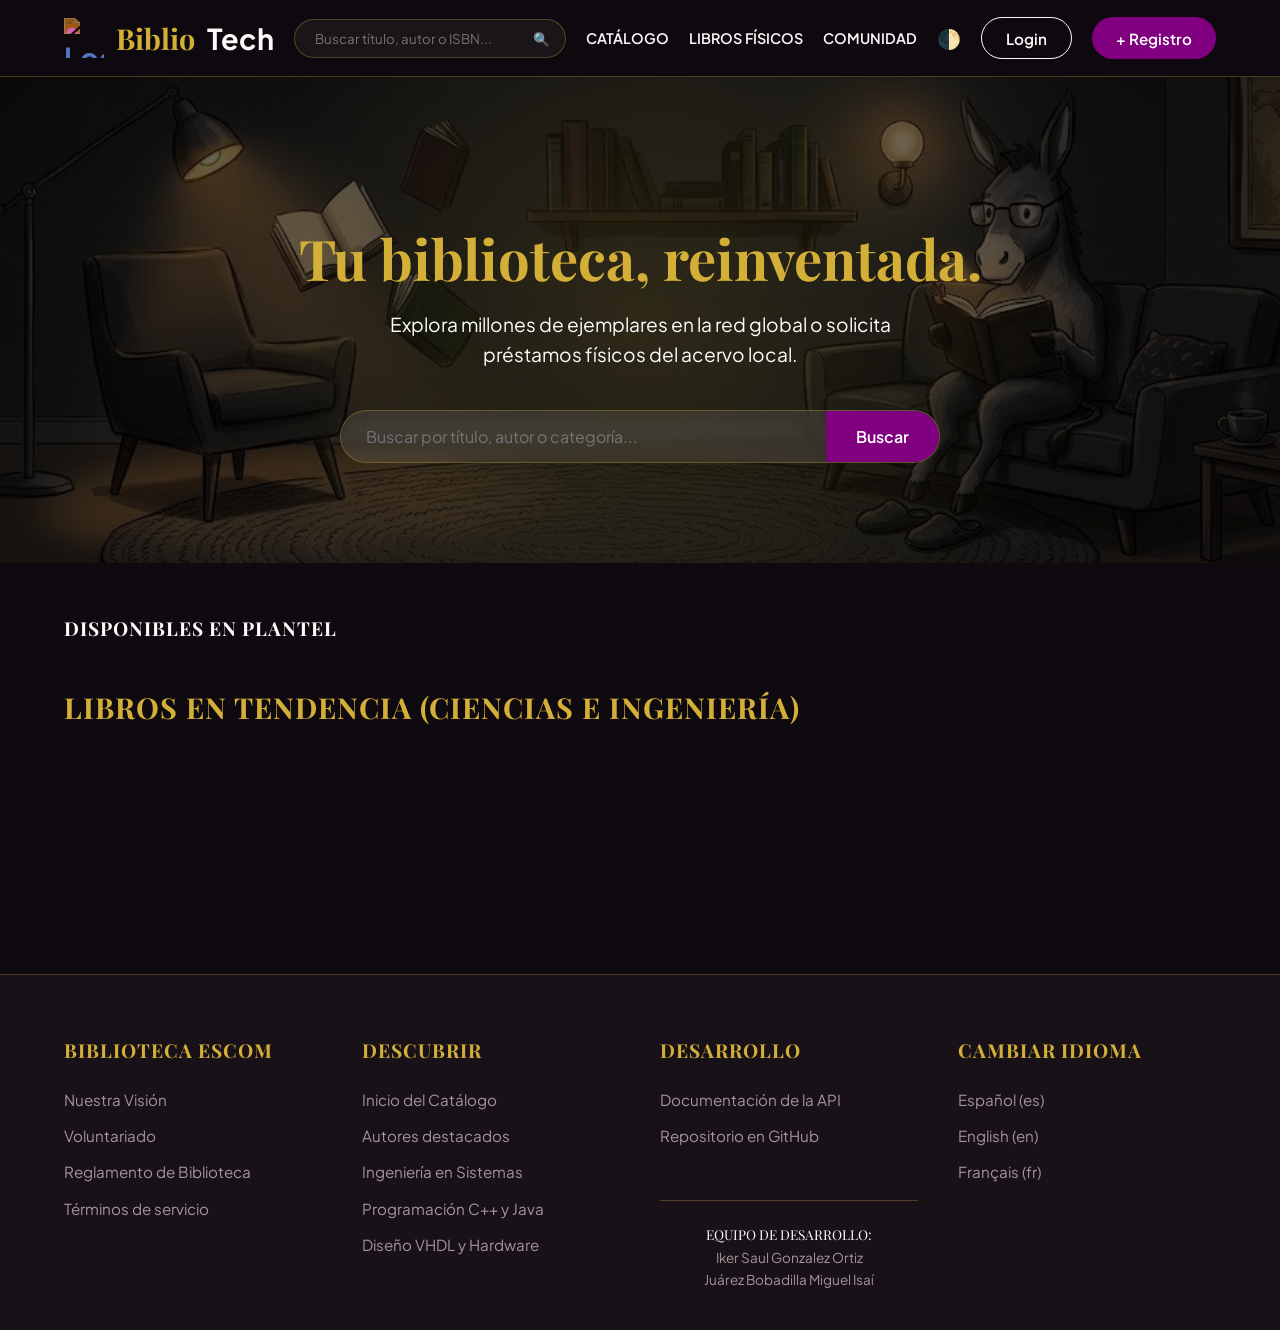
==== commit fde161d0: "Update index.html" ====
--- a/index.html
+++ b/index.html
@@ -22,7 +22,13 @@
             <button onclick="buscarLibro()">🔍</button>
         </div>
 
-        <div class="nav-links">
+        <button class="hamburger" id="hamburgerBtn">
+            <span></span>
+            <span></span>
+            <span></span>
+        </button>
+
+        <div class="nav-links" id="navLinks">
             <a href="index.html" class="active" id="nav-catalogo" onclick="irACatalogo(event)">Catálogo</a>
             <a href="#" id="nav-prestamos" onclick="verLibrosLocales(event)">Libros Físicos</a>
             <a href="#" id="nav-comunidad">Comunidad</a>
--- a/style.css
+++ b/style.css
@@ -4,12 +4,10 @@
    1. VARIABLES (MODO OSCURO POR DEFECTO)
 ========================================== */
 :root {
-    /* Tus colores principales */
     --color-1: rgb(128, 0, 128); /* Púrpura */
     --color-2: rgb(128, 0, 64);  /* Magenta oscuro */
     --color-3: rgb(128, 0, 0);   /* Vino */
 
-    /* Fondos y Textos Oscuros */
     --bg-main: #0f0a0f;          
     --bg-card: #181118;          
     --bg-nav: rgba(15, 10, 15, 0.95);
@@ -18,11 +16,14 @@
     --text-light: #fdfafb;
     --text-muted: #a6949a;
     --border-color: rgba(212, 175, 55, 0.3); 
+
+    /* VARIABLES DINÁMICAS PARA EL FONDO DEL HERO EN MODO OSCURO */
+    --hero-bg-full: url('burrito_dark.jpg'); 
+    --hero-overlay: rgba(0,0,0,0.6); 
 }
 
 /* ==========================================
    2. VARIABLES (MODO CLARO)
-   Se activa cuando JS añade <body class="light-mode">
 ========================================== */
 body.light-mode {
     --bg-main: #fcfcfc;          
@@ -33,6 +34,10 @@
     --text-light: #1a1a1a;       
     --text-muted: #666666;
     --border-color: rgba(128, 0, 128, 0.2); 
+
+    /* VARIABLES DINÁMICAS PARA EL FONDO DEL HERO EN MODO CLARO */
+    --hero-bg-full: url('burrito_light.png'); 
+    --hero-overlay: rgba(255,255,255,0.7); 
 }
 
 /* ==========================================
@@ -47,14 +52,14 @@
 }
 
 body {
-    background-color: var(--bg-main);
+    background-color: var(--bg-main); 
     color: var(--text-light);
     line-height: 1.6;
-    overflow-x: hidden;
+    overflow-x: hidden; 
 }
 
 h1, h2, h3, h4, .logo {
-    font-family: 'Playfair Display', serif;
+    font-family: 'Playfair Display', serif; 
 }
 
 /* ==========================================
@@ -92,7 +97,9 @@
     filter: invert(70%) sepia(40%) saturate(600%) hue-rotate(350deg) brightness(95%) contrast(90%); 
 }
 
-/* Buscador del Nav */
+/* ==========================================
+   5. BOTONES Y BUSCADOR DEL NAV
+========================================== */
 .nav-search {
     display: flex;
     flex: 1;
@@ -116,17 +123,7 @@
 .nav-links a { color: var(--text-light); text-decoration: none; font-size: 0.9rem; font-weight: 600; text-transform: uppercase; }
 .nav-links a:hover { color: var(--accent-gold); }
 
-/* ==========================================
-   5. BOTONES DEL HEADER Y MODO OSCURO
-========================================== */
-.header-buttons {
-    display: flex;
-    align-items: center;
-    gap: 15px;
-}
-
-/* Botón Tema (Borra el fondo blanco de la imagen) */
-#themeToggle, .theme-toggle, button[onclick*="tema"] {
+#btnTheme {
     background: transparent !important;
     border: none !important;
     cursor: pointer;
@@ -134,18 +131,10 @@
     align-items: center;
     justify-content: center;
     padding: 0;
-}
-
-#themeToggle img, .theme-toggle img {
-    width: 32px;
-    height: 32px;
-    object-fit: contain;
-    mix-blend-mode: multiply; /* Oculta el fondo blanco */
-    border-radius: 50%;
-}
-
-/* Botones Login y Registro Unificados */
-#btnLogin, .btn-login, #btnRegistro, .btn-register, button[onclick*="registro"] {
+    font-size: 1.2rem;
+}
+
+#btnLogin, .btn-login, #btnRegistro, .btn-register {
     display: inline-flex;
     align-items: center;
     justify-content: center;
@@ -171,7 +160,7 @@
     color: var(--accent-gold) !important;
 }
 
-#btnRegistro, .btn-register, button[onclick*="registro"] {
+#btnRegistro, .btn-register {
     background: var(--color-1) !important; 
     color: white !important;
     border: none !important;
@@ -182,16 +171,67 @@
 } 
 
 /* ==========================================
-   6. HERO SECTION
+   6. HERO SECTION (IMAGEN DE FONDO COMPLETA Y LINTERNA)
 ========================================== */
 .hero { 
-    padding: 100px 5% 60px; 
-    text-align: center; 
-    background: radial-gradient(circle at 50% -20%, var(--color-2), var(--bg-main) 60%);
-}
-
-.hero h1 { font-size: 3.5rem; margin-bottom: 15px; color: var(--accent-gold); font-weight: 700; }
-.hero p { color: var(--text-muted); font-size: 1.2rem; max-width: 600px; margin: 0 auto 40px; }
+    padding: 150px 5% 100px; 
+    position: relative;
+    overflow: hidden;
+    
+    background-image: 
+        radial-gradient(circle at var(--x, 50%) var(--y, 50%), rgba(212, 175, 55, 0.15) 0%, transparent 60%),
+        linear-gradient(var(--hero-overlay), var(--hero-overlay)),
+        var(--hero-bg-full);
+        
+    background-size: auto, cover, cover;
+    background-position: center, center, center;
+    background-repeat: no-repeat;
+    text-align: center;
+}
+
+.hero-content {
+    max-width: 800px; 
+    margin: 0 auto;
+    position: relative; 
+}
+
+.hero h1 { 
+    font-size: 3.5rem; 
+    margin-bottom: 20px; 
+    color: var(--accent-gold); 
+    font-weight: 700; 
+    line-height: 1.1;
+}
+
+.hero p { 
+    color: var(--text-light); 
+    font-size: 1.2rem; 
+    max-width: 600px;
+    margin: 0 auto 40px;
+}
+
+.search-bar {
+    display: flex;
+    max-width: 600px;
+    margin: 0 auto;
+    background: rgba(255, 255, 255, 0.1); 
+    border: 1px solid var(--border-color);
+    border-radius: 50px;
+    overflow: hidden;
+    backdrop-filter: blur(5px);
+}
+
+.search-bar input {
+    flex: 1; padding: 15px 25px; border: none; background: transparent; color: var(--text-light); font-size: 1rem; outline: none;
+}
+
+.search-bar button {
+    padding: 0 30px; background: var(--color-1); color: white; border: none; font-weight: 600; cursor: pointer; font-size: 1rem; transition: background 0.3s;
+}
+
+.search-bar button:hover {
+    background: var(--color-2);
+}
 
 /* ==========================================
    7. GRID DE LIBROS Y TARJETAS
@@ -237,7 +277,7 @@
 /* ==========================================
    8. PAGINACIÓN
 ========================================== */
-.pagination, #pagination, .paginacion {
+#paginacion {
     display: flex;
     justify-content: center;
     align-items: center;
@@ -247,32 +287,19 @@
     text-align: center;
 }
 
-.pagination button, .pagination span, .pagination a, .pagination input {
-    display: inline-flex;
-    justify-content: center;
-    align-items: center;
-    min-width: 40px;
-    height: 40px;
-    background: var(--bg-main) !important; 
-    color: var(--accent-gold) !important;
-    border: 1px solid var(--border-color) !important;
-    border-radius: 8px;
-    cursor: pointer;
-    font-weight: 600;
-    transition: all 0.2s;
-    text-decoration: none;
-}
-
-.pagination button:hover, .pagination a:hover {
-    background: var(--color-1) !important;
-    color: white !important;
-    border-color: var(--color-1) !important;
-}
-
-.pagination .active, .pagination button:disabled, .pagination span {
-    background: rgba(128,128,128,0.1) !important;
-    color: var(--text-muted) !important;
-    cursor: not-allowed;
+#paginacion button, #paginacion span {
+    display: inline-flex; justify-content: center; align-items: center; min-width: 40px; height: 40px;
+    background: var(--bg-main) !important; color: var(--accent-gold) !important;
+    border: 1px solid var(--border-color) !important; border-radius: 8px;
+    cursor: pointer; font-weight: 600; transition: all 0.2s; text-decoration: none;
+}
+
+#paginacion button:hover {
+    background: var(--color-1) !important; color: white !important; border-color: var(--color-1) !important;
+}
+
+#paginacion .active, #paginacion button:disabled, #paginacion span {
+    background: rgba(128,128,128,0.1) !important; color: var(--text-muted) !important; cursor: not-allowed;
 }
 
 /* ==========================================
@@ -311,7 +338,6 @@
     width: 100%; background: var(--color-1); color: white; padding: 15px; border: none; border-radius: 8px; cursor: pointer; margin-top: 15px; font-weight: 600;
 }
 
-/* Vista Previa Open Library Modal */
 .modal-extralarge { max-width: 950px !important; width: 95%; padding: 45px; }
 .open-library-layout { display: flex; gap: 50px; }
 .ol-left-col { width: 280px; display: flex; flex-direction: column; gap: 20px; }
@@ -342,40 +368,81 @@
     text-align: left; 
 }
 
-.footer-col {
-    display: flex;
+.footer-col { display: flex; flex-direction: column; gap: 12px; min-width: 200px; flex: 1; }
+.footer-col h4 { color: var(--accent-gold); font-size: 1.2rem; margin-bottom: 10px; text-transform: uppercase; letter-spacing: 1px; }
+.footer-col a, .footer-col p { color: var(--text-muted); text-decoration: none; font-size: 0.95rem; transition: color 0.2s; }
+.footer-col a:hover { color: var(--accent-gold); }
+
+.team-credits { width: 100%; text-align: center; border-top: 1px solid var(--border-color); margin-top: 40px; padding-top: 20px; }
+.team-credits p { color: var(--text-muted); font-size: 0.85rem; }
+
+/* ==========================================
+   11. RESPONSIVIDAD Y MENÚ HAMBURGUESA (MÓVILES)
+========================================== */
+/* Ocultamos la hamburguesa en PC */
+.hamburger {
+    display: none;
     flex-direction: column;
-    gap: 12px;
-    min-width: 200px;
-    flex: 1;
-}
-
-.footer-col h4 {
-    color: var(--accent-gold); font-size: 1.2rem; margin-bottom: 10px; text-transform: uppercase; letter-spacing: 1px;
-}
-
-.footer-col a, .footer-col p { 
-    color: var(--text-muted); text-decoration: none; font-size: 0.95rem; transition: color 0.2s;
-}
-
-.footer-col a:hover { color: var(--accent-gold); }
-
-.team-credits {
-    width: 100%; text-align: center; border-top: 1px solid var(--border-color); margin-top: 40px; padding-top: 20px;
-}
-
-.team-credits p { color: var(--text-muted); font-size: 0.85rem; }
-
-/* ==========================================
-   11. RESPONSIVIDAD (MÓVILES)
-========================================== */
-@media (max-width: 768px) {
-    .navbar { flex-direction: column; gap: 15px; padding: 20px; }
-    .nav-search { max-width: 100%; margin: 0; }
+    justify-content: space-between;
+    width: 30px;
+    height: 21px;
+    background: transparent;
+    border: none;
+    cursor: pointer;
+    z-index: 1000;
+}
+
+.hamburger span {
+    width: 100%;
+    height: 3px;
+    background-color: var(--accent-gold);
+    border-radius: 5px;
+    transition: all 0.3s ease;
+}
+
+@media (max-width: 900px) {
+    /* Mostramos la hamburguesa */
+    .hamburger { display: flex; }
+
+    /* Ajustamos el buscador para que quepa junto a la hamburguesa */
+    .nav-search { max-width: 200px; margin: 0 10px; }
+
+    /* Ocultamos el menú a la derecha de la pantalla y preparamos el efecto cortina */
+    .nav-links {
+        position: fixed;
+        top: 0;
+        right: -100%; /* Menú escondido fuera de la pantalla */
+        width: 280px;
+        height: 100vh;
+        background: var(--bg-nav);
+        backdrop-filter: blur(15px);
+        flex-direction: column;
+        justify-content: center;
+        align-items: center;
+        transition: right 0.4s ease;
+        box-shadow: -5px 0 15px rgba(0,0,0,0.5);
+        z-index: 999;
+    }
+
+    /* Clase que Javascript agregará para mostrar el menú arrastrándolo a la vista */
+    .nav-links.active {
+        right: 0;
+    }
+
+    .nav-links a { font-size: 1.2rem; margin: 10px 0; }
+    .header-buttons { flex-direction: column; gap: 15px; margin-top: 20px;}
+
+    /* Animación de la Hamburguesa transformándose en "X" al abrir el menú */
+    .hamburger.active span:nth-child(1) { transform: translateY(9px) rotate(45deg); }
+    .hamburger.active span:nth-child(2) { opacity: 0; }
+    .hamburger.active span:nth-child(3) { transform: translateY(-9px) rotate(-45deg); }
+
+    /* Ajustes generales de la página para celulares */
+    .hero { padding: 120px 5% 60px; }
     .hero h1 { font-size: 2.2rem; }
+    .hero p { font-size: 1rem; }
     .footer-container { flex-direction: column; gap: 30px; text-align: center; }
     .open-library-layout { flex-direction: column; align-items: center; }
     .ol-left-col { width: 100%; max-width: 300px; }
     .ol-right-col h2 { text-align: center; font-size: 2rem; }
-    .header-buttons { flex-wrap: wrap; justify-content: center; }
-}
+}
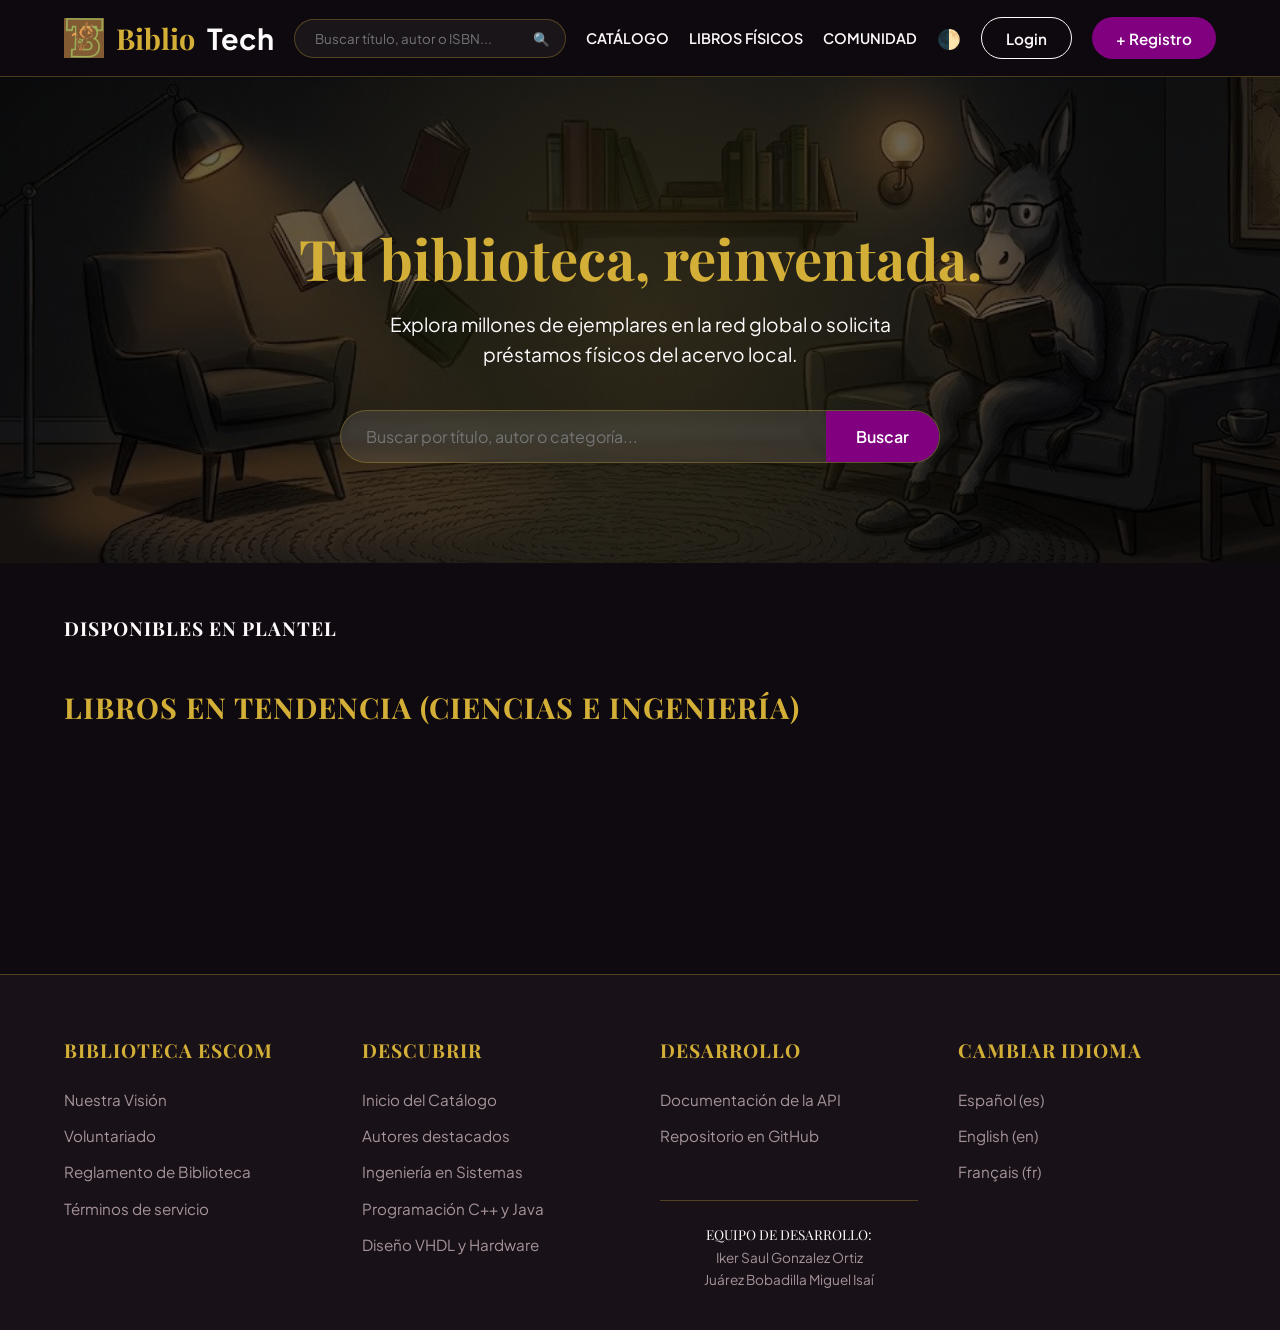
==== commit e66efbea: "Update index.html" ====
--- a/index.html
+++ b/index.html
@@ -13,7 +13,7 @@
 
     <nav class="navbar">
         <div class="logo"><a href="index.html" class="logo">
-            <img src="burrito.png" alt="Logo Burro" class="logo-icon">
+            <img src="Logo.png" alt="Logo Burro" class="logo-icon">
             Biblio<span>Tech</span>
         </a></div>
         
--- a/style.css
+++ b/style.css
@@ -36,7 +36,7 @@
     --border-color: rgba(128, 0, 128, 0.2); 
 
     /* VARIABLES DINÁMICAS PARA EL FONDO DEL HERO EN MODO CLARO */
-    --hero-bg-full: url('burrito_light.png'); 
+    --hero-bg-full: url('burrito_light.jpg'); 
     --hero-overlay: rgba(255,255,255,0.7); 
 }
 
